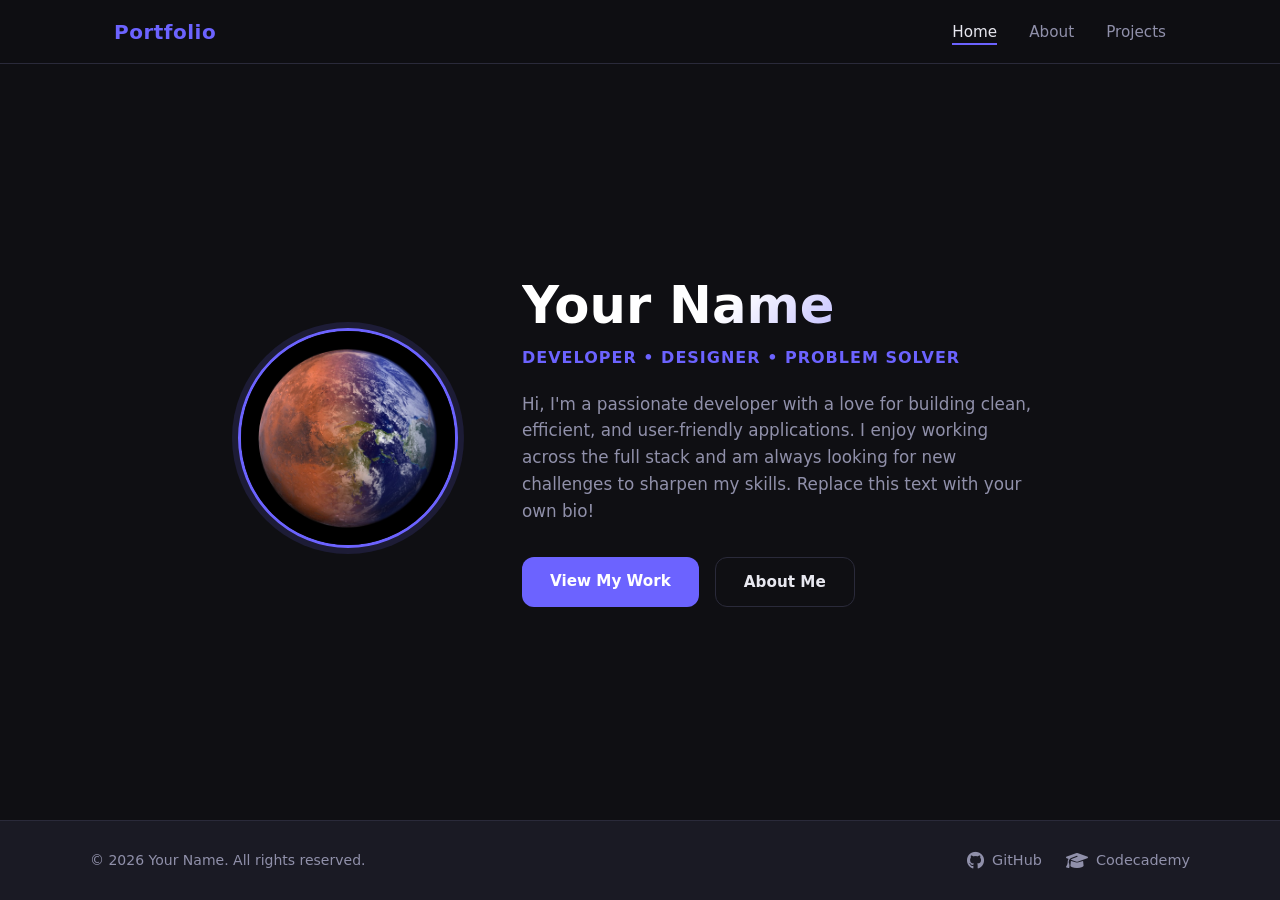
==== index.html @ 55076972 "second demo try" ====
<!DOCTYPE html>
<html lang="en">
<head>
  <meta charset="UTF-8" />
  <meta name="viewport" content="width=device-width, initial-scale=1.0" />
  <title>My Portfolio</title>
  <link rel="stylesheet" href="css/style.css" />
  <link rel="stylesheet" href="https://cdnjs.cloudflare.com/ajax/libs/font-awesome/6.5.0/css/all.min.css" />
</head>
<body>

  <!-- Navigation -->
  <nav class="navbar">
    <div class="nav-container">
      <a href="index.html" class="nav-logo">Portfolio</a>
      <ul class="nav-links">
        <li><a href="index.html" class="active">Home</a></li>
        <li><a href="about.html">About</a></li>
        <li><a href="projects.html">Projects</a></li>
      </ul>
      <button class="nav-toggle" aria-label="Toggle navigation">
        <span></span><span></span><span></span>
      </button>
    </div>
  </nav>

  <!-- Hero Section -->
  <section class="hero">
    <div class="hero-content">
      <div class="hero-image-wrapper">
        <img src="images/profile.jpg" alt="Profile photo" class="profile-photo" />
      </div>
      <div class="hero-text">
        <h1 class="hero-name">Your Name</h1>
        <p class="hero-tagline">Developer &bull; Designer &bull; Problem Solver</p>
        <p class="hero-bio">
          Hi, I'm a passionate developer with a love for building clean, efficient, and user-friendly
          applications. I enjoy working across the full stack and am always looking for new challenges
          to sharpen my skills. Replace this text with your own bio!
        </p>
        <div class="hero-actions">
          <a href="projects.html" class="btn btn-primary">View My Work</a>
          <a href="about.html" class="btn btn-secondary">About Me</a>
        </div>
      </div>
    </div>
  </section>

  <!-- Footer -->
  <footer class="footer">
    <div class="footer-container">
      <p class="footer-text">&copy; 2026 Your Name. All rights reserved.</p>
      <div class="footer-links">
        <a href="https://github.com/" target="_blank" rel="noopener noreferrer" aria-label="GitHub">
          <i class="fab fa-github"></i>
          <span>GitHub</span>
        </a>
        <a href="https://www.codecademy.com/" target="_blank" rel="noopener noreferrer" aria-label="Codecademy">
          <i class="fas fa-graduation-cap"></i>
          <span>Codecademy</span>
        </a>
      </div>
    </div>
  </footer>

  <script src="js/main.js"></script>
</body>
</html>
---- css/style.css ----
/* ── Reset & Base ── */
*, *::before, *::after {
  box-sizing: border-box;
  margin: 0;
  padding: 0;
}

:root {
  --color-bg: #0f0f13;
  --color-surface: #1a1a24;
  --color-border: #2a2a3a;
  --color-accent: #6c63ff;
  --color-accent-hover: #857dff;
  --color-text: #e8e8f0;
  --color-text-muted: #9090aa;
  --font-sans: 'Segoe UI', system-ui, -apple-system, sans-serif;
  --nav-height: 64px;
  --radius: 12px;
  --transition: 0.2s ease;
}

html {
  scroll-behavior: smooth;
}

body {
  font-family: var(--font-sans);
  background-color: var(--color-bg);
  color: var(--color-text);
  min-height: 100vh;
  display: flex;
  flex-direction: column;
  line-height: 1.6;
}

a {
  color: inherit;
  text-decoration: none;
}

/* ── Navbar ── */
.navbar {
  position: sticky;
  top: 0;
  z-index: 100;
  background-color: rgba(15, 15, 19, 0.85);
  backdrop-filter: blur(12px);
  border-bottom: 1px solid var(--color-border);
  height: var(--nav-height);
}

.nav-container {
  max-width: 1100px;
  margin: 0 auto;
  padding: 0 24px;
  height: 100%;
  display: flex;
  align-items: center;
  justify-content: space-between;
}

.nav-logo {
  font-size: 1.25rem;
  font-weight: 700;
  color: var(--color-accent);
  letter-spacing: 0.5px;
}

.nav-links {
  list-style: none;
  display: flex;
  gap: 32px;
}

.nav-links a {
  font-size: 0.95rem;
  font-weight: 500;
  color: var(--color-text-muted);
  transition: color var(--transition);
  position: relative;
  padding-bottom: 4px;
}

.nav-links a::after {
  content: '';
  position: absolute;
  bottom: 0;
  left: 0;
  width: 0;
  height: 2px;
  background: var(--color-accent);
  transition: width var(--transition);
}

.nav-links a:hover,
.nav-links a.active {
  color: var(--color-text);
}

.nav-links a:hover::after,
.nav-links a.active::after {
  width: 100%;
}

/* Hamburger */
.nav-toggle {
  display: none;
  flex-direction: column;
  gap: 5px;
  background: none;
  border: none;
  cursor: pointer;
  padding: 4px;
}

.nav-toggle span {
  display: block;
  width: 24px;
  height: 2px;
  background: var(--color-text);
  border-radius: 2px;
  transition: transform var(--transition), opacity var(--transition);
}

/* ── Hero ── */
.hero {
  flex: 1;
  display: flex;
  align-items: center;
  padding: 80px 24px;
}

.hero-content {
  max-width: 1100px;
  margin: 0 auto;
  display: flex;
  align-items: center;
  gap: 64px;
}

.hero-image-wrapper {
  flex-shrink: 0;
}

.profile-photo {
  width: 220px;
  height: 220px;
  object-fit: cover;
  border-radius: 50%;
  border: 3px solid var(--color-accent);
  box-shadow: 0 0 0 6px rgba(108, 99, 255, 0.15);
  transition: box-shadow var(--transition);
}

.profile-photo:hover {
  box-shadow: 0 0 0 10px rgba(108, 99, 255, 0.2);
}

.hero-text {
  flex: 1;
}

.hero-name {
  font-size: clamp(2rem, 5vw, 3.2rem);
  font-weight: 800;
  line-height: 1.1;
  margin-bottom: 12px;
  background: linear-gradient(135deg, #fff 40%, var(--color-accent));
  -webkit-background-clip: text;
  -webkit-text-fill-color: transparent;
  background-clip: text;
}

.hero-tagline {
  font-size: 1rem;
  color: var(--color-accent);
  font-weight: 600;
  letter-spacing: 1px;
  text-transform: uppercase;
  margin-bottom: 20px;
}

.hero-bio {
  font-size: 1.05rem;
  color: var(--color-text-muted);
  max-width: 520px;
  margin-bottom: 32px;
}

.hero-actions {
  display: flex;
  gap: 16px;
  flex-wrap: wrap;
}

/* ── Buttons ── */
.btn {
  display: inline-block;
  padding: 12px 28px;
  border-radius: var(--radius);
  font-size: 0.95rem;
  font-weight: 600;
  transition: background var(--transition), transform var(--transition), box-shadow var(--transition);
  cursor: pointer;
}

.btn-primary {
  background: var(--color-accent);
  color: #fff;
}

.btn-primary:hover {
  background: var(--color-accent-hover);
  transform: translateY(-2px);
  box-shadow: 0 8px 24px rgba(108, 99, 255, 0.35);
}

.btn-secondary {
  background: transparent;
  color: var(--color-text);
  border: 1.5px solid var(--color-border);
}

.btn-secondary:hover {
  border-color: var(--color-accent);
  color: var(--color-accent);
  transform: translateY(-2px);
}

/* ── Footer ── */
.footer {
  background-color: var(--color-surface);
  border-top: 1px solid var(--color-border);
  padding: 28px 24px;
}

.footer-container {
  max-width: 1100px;
  margin: 0 auto;
  display: flex;
  align-items: center;
  justify-content: space-between;
  flex-wrap: wrap;
  gap: 16px;
}

.footer-text {
  font-size: 0.875rem;
  color: var(--color-text-muted);
}

.footer-links {
  display: flex;
  gap: 24px;
}

.footer-links a {
  display: flex;
  align-items: center;
  gap: 8px;
  font-size: 0.9rem;
  color: var(--color-text-muted);
  transition: color var(--transition);
}

.footer-links a i {
  font-size: 1.1rem;
}

.footer-links a:hover {
  color: var(--color-accent);
}

/* ── Responsive ── */
@media (max-width: 768px) {
  .nav-links {
    display: none;
    flex-direction: column;
    gap: 0;
    position: absolute;
    top: var(--nav-height);
    left: 0;
    right: 0;
    background: var(--color-surface);
    border-bottom: 1px solid var(--color-border);
    padding: 16px 0;
  }

  .nav-links.open {
    display: flex;
  }

  .nav-links li a {
    display: block;
    padding: 12px 24px;
  }

  .nav-toggle {
    display: flex;
  }

  .navbar {
    position: relative;
  }

  .hero-content {
    flex-direction: column;
    text-align: center;
    gap: 36px;
  }

  .hero-bio {
    margin-left: auto;
    margin-right: auto;
  }

  .hero-actions {
    justify-content: center;
  }

  .footer-container {
    flex-direction: column;
    align-items: center;
    text-align: center;
  }
}
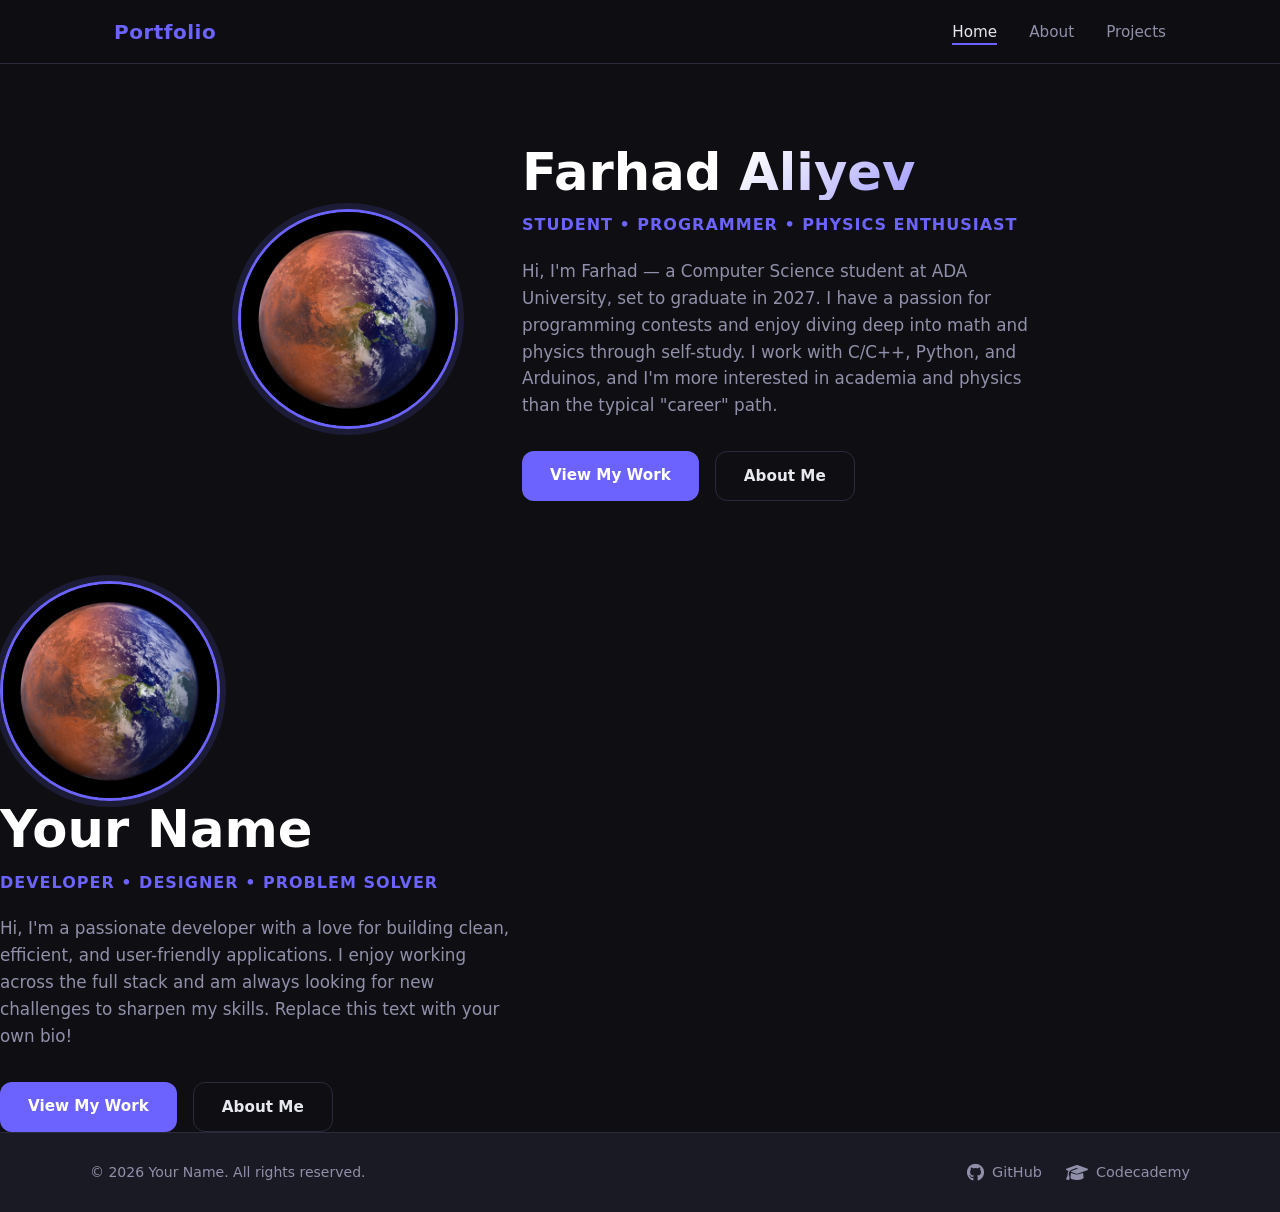
==== commit 6a8402a0: "Main website is finished. Details remained. Home, About, Projects page and their content are ready. " ====
--- a/index.html
+++ b/index.html
@@ -3,7 +3,7 @@
 <head>
   <meta charset="UTF-8" />
   <meta name="viewport" content="width=device-width, initial-scale=1.0" />
-  <title>My Portfolio</title>
+  <title>Farhad Aliyev - Portfolio</title>
   <link rel="stylesheet" href="css/style.css" />
   <link rel="stylesheet" href="https://cdnjs.cloudflare.com/ajax/libs/font-awesome/6.5.0/css/all.min.css" />
 </head>
@@ -12,11 +12,11 @@
   <!-- Navigation -->
   <nav class="navbar">
     <div class="nav-container">
-      <a href="index.html" class="nav-logo">Portfolio</a>
+      <a href="#home" class="nav-logo">Portfolio</a>
       <ul class="nav-links">
-        <li><a href="index.html" class="active">Home</a></li>
-        <li><a href="about.html">About</a></li>
-        <li><a href="projects.html">Projects</a></li>
+        <li><a href="#home" class="active">Home</a></li>
+        <li><a href="#about">About</a></li>
+        <li><a href="#projects">Projects</a></li>
       </ul>
       <button class="nav-toggle" aria-label="Toggle navigation">
         <span></span><span></span><span></span>
@@ -24,10 +24,27 @@
     </div>
   </nav>
 
-  <!-- Hero Section -->
-  <section class="hero">
+  <!-- Home Section -->
+  <section id="home" class="hero">
     <div class="hero-content">
       <div class="hero-image-wrapper">
+        <img src="images/profile.jpg" alt="Profile photo" class="profile-photo" />
+      </div>
+      <div class="hero-text">
+        <h1 class="hero-name">Farhad Aliyev</h1>
+        <p class="hero-tagline">Student &bull; Programmer &bull; Physics Enthusiast</p>
+        <p class="hero-bio">
+          Hi, I'm Farhad — a Computer Science student at ADA University, set to graduate in 2027. 
+          I have a passion for programming contests and enjoy diving deep into math and physics through self-study. 
+          I work with C/C++, Python, and Arduinos, and I'm more interested in academia and physics than the typical "career" path.
+        </p>
+        <div class="hero-actions">
+          <a href="#projects" class="btn btn-primary">View My Work</a>
+          <a href="#about" class="btn btn-secondary">About Me</a>
+        </div>
+      </div>
+    </div>
+  </section>
         <img src="images/profile.jpg" alt="Profile photo" class="profile-photo" />
       </div>
       <div class="hero-text">
--- a/css/style.css
+++ b/css/style.css
@@ -324,3 +324,879 @@
     text-align: center;
   }
 }
+
+/* ── About Page Sections ── */
+.section {
+  padding: 80px 24px;
+  border-top: 1px solid var(--color-border);
+}
+
+.container {
+  max-width: 1100px;
+  margin: 0 auto;
+}
+
+.section-title {
+  font-size: 1.75rem;
+  font-weight: 700;
+  margin-bottom: 32px;
+  color: var(--color-text);
+  position: relative;
+  display: inline-block;
+}
+
+.section-title::after {
+  content: '';
+  position: absolute;
+  bottom: -8px;
+  left: 0;
+  width: 48px;
+  height: 3px;
+  background: var(--color-accent);
+  border-radius: 2px;
+}
+
+/* Card Grid */
+.card-grid {
+  display: grid;
+  grid-template-columns: repeat(auto-fit, minmax(280px, 1fr));
+  gap: 24px;
+}
+
+.card {
+  background: var(--color-surface);
+  border: 1px solid var(--color-border);
+  border-radius: var(--radius);
+  padding: 28px;
+  transition: transform var(--transition), border-color var(--transition);
+}
+
+.card:hover {
+  transform: translateY(-4px);
+  border-color: var(--color-accent);
+}
+
+.card-icon {
+  width: 56px;
+  height: 56px;
+  background: rgba(108, 99, 255, 0.12);
+  border-radius: 12px;
+  display: flex;
+  align-items: center;
+  justify-content: center;
+  margin-bottom: 20px;
+}
+
+.card-icon i {
+  font-size: 1.5rem;
+  color: var(--color-accent);
+}
+
+.card-title {
+  font-size: 1.15rem;
+  font-weight: 600;
+  margin-bottom: 8px;
+  color: var(--color-text);
+}
+
+.card-subtitle {
+  font-size: 0.95rem;
+  color: var(--color-accent);
+  margin-bottom: 12px;
+  font-weight: 500;
+}
+
+.card-text {
+  font-size: 0.9rem;
+  color: var(--color-text-muted);
+  line-height: 1.5;
+}
+
+/* Skills Grid */
+.skills-grid {
+  display: flex;
+  flex-wrap: wrap;
+  gap: 16px;
+}
+
+.skill-item {
+  display: flex;
+  align-items: center;
+  gap: 12px;
+  background: var(--color-surface);
+  border: 1px solid var(--color-border);
+  border-radius: 50px;
+  padding: 12px 24px;
+  font-size: 0.95rem;
+  font-weight: 500;
+  color: var(--color-text);
+  transition: border-color var(--transition), background var(--transition);
+}
+
+.skill-item:hover {
+  border-color: var(--color-accent);
+  background: rgba(108, 99, 255, 0.08);
+}
+
+.skill-item i {
+  color: var(--color-accent);
+  font-size: 1.1rem;
+}
+
+/* Location Card */
+.location-card {
+  display: inline-flex;
+  align-items: center;
+  gap: 12px;
+  background: var(--color-surface);
+  border: 1px solid var(--color-border);
+  border-radius: var(--radius);
+  padding: 16px 28px;
+  font-size: 1rem;
+  color: var(--color-text);
+}
+
+.location-card i {
+  color: var(--color-accent);
+  font-size: 1.2rem;
+}
+
+/* Achievement Icon */
+.achievement-icon {
+  background: rgba(255, 215, 0, 0.12);
+}
+
+.achievement-icon i {
+  color: #ffd700;
+}
+
+/* About Page Responsive */
+@media (max-width: 768px) {
+  .section {
+    padding: 60px 24px;
+  }
+
+  .section-title {
+    font-size: 1.5rem;
+  }
+
+  .card-grid {
+    grid-template-columns: 1fr;
+  }
+
+  .skills-grid {
+    justify-content: center;
+  }
+
+  .skill-item {
+    padding: 10px 20px;
+    font-size: 0.9rem;
+  }
+}
+
+/* ── Project Card (Clickable) ── */
+.project-card {
+  background: var(--color-surface);
+  border: 1px solid var(--color-border);
+  border-radius: var(--radius);
+  padding: 28px;
+  cursor: pointer;
+  transition: transform var(--transition), border-color var(--transition), box-shadow var(--transition);
+  position: relative;
+  overflow: hidden;
+}
+
+.project-card::before {
+  content: '';
+  position: absolute;
+  top: 0;
+  left: 0;
+  right: 0;
+  height: 3px;
+  background: var(--color-accent);
+  transform: scaleX(0);
+  transition: transform var(--transition);
+}
+
+.project-card:hover {
+  transform: translateY(-6px);
+  border-color: var(--color-accent);
+  box-shadow: 0 16px 40px rgba(108, 99, 255, 0.2);
+}
+
+.project-card:hover::before {
+  transform: scaleX(1);
+}
+
+.project-card .card-icon {
+  width: 48px;
+  height: 48px;
+}
+
+.project-card .card-icon i {
+  font-size: 1.25rem;
+}
+
+.project-card .card-title {
+  font-size: 1.1rem;
+}
+
+.project-card .card-subtitle {
+  font-size: 0.85rem;
+}
+
+.project-card .card-text {
+  font-size: 0.875rem;
+  display: -webkit-box;
+  -webkit-line-clamp: 2;
+  -webkit-box-orient: vertical;
+  overflow: hidden;
+}
+
+.card-tag {
+  display: inline-block;
+  margin-top: 16px;
+  padding: 4px 12px;
+  background: rgba(108, 99, 255, 0.15);
+  color: var(--color-accent);
+  font-size: 0.75rem;
+  font-weight: 600;
+  border-radius: 20px;
+  text-transform: uppercase;
+  letter-spacing: 0.5px;
+}
+
+/* ── Modal ── */
+.modal-overlay {
+  position: fixed;
+  top: 0;
+  left: 0;
+  right: 0;
+  bottom: 0;
+  background: rgba(0, 0, 0, 0.8);
+  backdrop-filter: blur(8px);
+  display: flex;
+  align-items: center;
+  justify-content: center;
+  padding: 24px;
+  z-index: 1000;
+  opacity: 0;
+  visibility: hidden;
+  transition: opacity 0.3s ease, visibility 0.3s ease;
+}
+
+.modal-overlay.active {
+  opacity: 1;
+  visibility: visible;
+}
+
+.modal-content {
+  background: var(--color-surface);
+  border: 1px solid var(--color-border);
+  border-radius: 16px;
+  max-width: 900px;
+  width: 100%;
+  max-height: 90vh;
+  overflow-y: auto;
+  position: relative;
+  transform: translateY(20px);
+  transition: transform 0.3s ease;
+}
+
+.modal-overlay.active .modal-content {
+  transform: translateY(0);
+}
+
+.modal-close {
+  position: absolute;
+  top: 16px;
+  right: 16px;
+  background: var(--color-bg);
+  border: 1px solid var(--color-border);
+  border-radius: 8px;
+  width: 40px;
+  height: 40px;
+  display: flex;
+  align-items: center;
+  justify-content: center;
+  cursor: pointer;
+  transition: background var(--transition), border-color var(--transition);
+  z-index: 10;
+}
+
+.modal-close i {
+  color: var(--color-text-muted);
+  font-size: 1rem;
+}
+
+.modal-close:hover {
+  background: var(--color-accent);
+  border-color: var(--color-accent);
+}
+
+.modal-close:hover i {
+  color: #fff;
+}
+
+.modal-header {
+  padding: 32px 32px 24px;
+  border-bottom: 1px solid var(--color-border);
+  text-align: center;
+}
+
+.modal-icon {
+  width: 64px;
+  height: 64px;
+  background: rgba(108, 99, 255, 0.15);
+  border-radius: 16px;
+  display: flex;
+  align-items: center;
+  justify-content: center;
+  margin: 0 auto 16px;
+}
+
+.modal-icon i {
+  font-size: 1.75rem;
+  color: var(--color-accent);
+}
+
+.modal-title {
+  font-size: 1.5rem;
+  font-weight: 700;
+  margin-bottom: 8px;
+}
+
+.modal-type {
+  display: inline-block;
+  padding: 6px 16px;
+  background: rgba(108, 99, 255, 0.15);
+  color: var(--color-accent);
+  font-size: 0.8rem;
+  font-weight: 600;
+  border-radius: 20px;
+  text-transform: uppercase;
+  letter-spacing: 0.5px;
+}
+
+.modal-body {
+  padding: 24px 32px 32px;
+}
+
+.modal-section {
+  margin-bottom: 24px;
+}
+
+.modal-section:last-child {
+  margin-bottom: 0;
+}
+
+.modal-section h3 {
+  font-size: 0.95rem;
+  font-weight: 600;
+  color: var(--color-text-muted);
+  margin-bottom: 10px;
+  display: flex;
+  align-items: center;
+  gap: 8px;
+}
+
+.modal-section h3 i {
+  color: var(--color-accent);
+}
+
+.team-members,
+.project-description {
+  font-size: 0.95rem;
+  color: var(--color-text);
+  line-height: 1.6;
+}
+
+.tech-tags {
+  display: flex;
+  flex-wrap: wrap;
+  gap: 8px;
+}
+
+.tech-tag {
+  padding: 6px 14px;
+  background: var(--color-bg);
+  border: 1px solid var(--color-border);
+  border-radius: 8px;
+  font-size: 0.85rem;
+  color: var(--color-text);
+}
+
+.video-container {
+  position: relative;
+  padding-bottom: 56.25%;
+  height: 0;
+  overflow: hidden;
+  border-radius: 12px;
+  background: var(--color-bg);
+}
+
+.video-frame {
+  position: absolute;
+  top: 0;
+  left: 0;
+  width: 100%;
+  height: 100%;
+}
+
+.report-link {
+  display: inline-flex;
+  align-items: center;
+  gap: 8px;
+  text-decoration: none;
+}
+
+/* ── Projects Hero ── */
+.projects-hero {
+  padding: 100px 24px 60px;
+}
+
+.projects-hero .hero-content {
+  justify-content: center;
+  text-align: center;
+}
+
+.projects-hero .hero-bio {
+  max-width: 600px;
+  margin: 0 auto 32px;
+}
+
+/* ── Responsive Modal ── */
+@media (max-width: 640px) {
+  .modal-content {
+    max-height: 85vh;
+  }
+  
+  .modal-header {
+    padding: 24px 24px 20px;
+  }
+  
+  .modal-body {
+    padding: 20px 24px 24px;
+  }
+  
+  .modal-title {
+    font-size: 1.25rem;
+  }
+}
+
+/* ── Projects Page ── */
+.page-header {
+  padding: 80px 24px 40px;
+  text-align: center;
+  background: linear-gradient(180deg, var(--color-surface) 0%, var(--color-bg) 100%);
+  border-bottom: 1px solid var(--color-border);
+}
+
+.page-header .container {
+  max-width: 1100px;
+  margin: 0 auto;
+}
+
+.page-title {
+  font-size: clamp(2rem, 5vw, 2.75rem);
+  font-weight: 800;
+  margin-bottom: 12px;
+  color: var(--color-text);
+}
+
+.page-subtitle {
+  font-size: 1.05rem;
+  color: var(--color-text-muted);
+  max-width: 600px;
+  margin: 0 auto;
+}
+
+/* Projects Grid */
+.projects-grid {
+  display: grid;
+  grid-template-columns: repeat(auto-fit, minmax(300px, 1fr));
+  gap: 24px;
+  align-items: stretch;
+}
+
+.project-card {
+  background: var(--color-surface);
+  border: 1px solid var(--color-border);
+  border-radius: var(--radius);
+  padding: 28px;
+  transition: transform var(--transition), border-color var(--transition), box-shadow var(--transition);
+  display: flex;
+  flex-direction: column;
+}
+
+.project-card:hover {
+  transform: translateY(-6px);
+  border-color: var(--color-accent);
+  box-shadow: 0 16px 40px rgba(108, 99, 255, 0.15);
+}
+
+.project-icon {
+  width: 56px;
+  height: 56px;
+  background: rgba(108, 99, 255, 0.12);
+  border-radius: 12px;
+  display: flex;
+  align-items: center;
+  justify-content: center;
+  margin-bottom: 20px;
+  flex-shrink: 0;
+}
+
+.project-icon i {
+  font-size: 1.5rem;
+  color: var(--color-accent);
+}
+
+.project-title {
+  font-size: 1.2rem;
+  font-weight: 600;
+  margin-bottom: 12px;
+  color: var(--color-text);
+  flex-shrink: 0;
+}
+
+.project-description {
+  font-size: 0.95rem;
+  color: var(--color-text-muted);
+  margin-bottom: 16px;
+  line-height: 1.5;
+  flex-grow: 0;
+}
+
+.project-tags {
+  display: flex;
+  flex-wrap: wrap;
+  gap: 8px;
+  margin-bottom: 20px;
+  flex-shrink: 0;
+}
+
+.tag {
+  display: inline-block;
+  padding: 4px 12px;
+  background: rgba(108, 99, 255, 0.1);
+  color: var(--color-accent);
+  font-size: 0.75rem;
+  font-weight: 600;
+  border-radius: 20px;
+  text-transform: uppercase;
+  letter-spacing: 0.5px;
+}
+
+.project-btn {
+  width: 100%;
+  text-align: center;
+  margin-top: auto;
+}
+
+/* Homeworks Grid */
+.homework-grid {
+  display: grid;
+  grid-template-columns: repeat(auto-fit, minmax(280px, 1fr));
+  gap: 24px;
+}
+
+.homework-card {
+  background: var(--color-surface);
+  border: 1px solid var(--color-border);
+  border-radius: var(--radius);
+  padding: 28px;
+  transition: transform var(--transition), border-color var(--transition);
+}
+
+.homework-card:hover {
+  transform: translateY(-4px);
+  border-color: var(--color-accent);
+}
+
+.homework-icon {
+  width: 56px;
+  height: 56px;
+  background: rgba(108, 99, 255, 0.12);
+  border-radius: 12px;
+  display: flex;
+  align-items: center;
+  justify-content: center;
+  margin-bottom: 20px;
+}
+
+.homework-icon i {
+  font-size: 1.5rem;
+  color: var(--color-accent);
+}
+
+.homework-title {
+  font-size: 1.15rem;
+  font-weight: 600;
+  margin-bottom: 8px;
+  color: var(--color-text);
+}
+
+.homework-subtitle {
+  font-size: 0.9rem;
+  color: var(--color-accent);
+  margin-bottom: 16px;
+  font-weight: 500;
+}
+
+.homework-details {
+  font-size: 0.85rem;
+  color: var(--color-text-muted);
+  margin-bottom: 20px;
+  line-height: 1.6;
+}
+
+.homework-details p {
+  margin-bottom: 4px;
+}
+
+.homework-details strong {
+  color: var(--color-text);
+}
+
+/* Modal Styles */
+.modal {
+  display: none;
+  position: fixed;
+  z-index: 1000;
+  left: 0;
+  top: 0;
+  width: 100%;
+  height: 100%;
+  overflow: auto;
+  background-color: rgba(0, 0, 0, 0.85);
+  backdrop-filter: blur(8px);
+  animation: fadeIn 0.3s ease;
+}
+
+@keyframes fadeIn {
+  from { opacity: 0; }
+  to { opacity: 1; }
+}
+
+.modal-content {
+  background-color: var(--color-surface);
+  margin: 5% auto;
+  padding: 0;
+  border: 1px solid var(--color-border);
+  border-radius: var(--radius);
+  width: 90%;
+  max-width: 900px;
+  max-height: 90vh;
+  overflow-y: auto;
+  animation: slideIn 0.3s ease;
+}
+
+@keyframes slideIn {
+  from { transform: translateY(-20px); opacity: 0; }
+  to { transform: translateY(0); opacity: 1; }
+}
+
+.modal-close {
+  color: var(--color-text-muted);
+  float: right;
+  font-size: 28px;
+  font-weight: bold;
+  cursor: pointer;
+  line-height: 1;
+  transition: color var(--transition);
+}
+
+.modal-close:hover {
+  color: var(--color-accent);
+}
+
+.modal-title {
+  font-size: 1.5rem;
+  font-weight: 700;
+  margin-bottom: 24px;
+  color: var(--color-text);
+  padding-right: 40px;
+}
+
+.modal-body {
+  padding: 0 32px 32px;
+}
+
+.modal-section {
+  margin-bottom: 28px;
+}
+
+.modal-section:last-child {
+  margin-bottom: 0;
+}
+
+.modal-section h3 {
+  font-size: 1rem;
+  font-weight: 600;
+  color: var(--color-accent);
+  margin-bottom: 12px;
+  display: flex;
+  align-items: center;
+  gap: 10px;
+}
+
+.modal-section h3 i {
+  font-size: 1rem;
+}
+
+.modal-section p {
+  font-size: 0.95rem;
+  color: var(--color-text-muted);
+  line-height: 1.6;
+}
+
+/* Team Table */
+.team-table {
+  width: 100%;
+  border-collapse: collapse;
+  margin-top: 8px;
+}
+
+.team-table th,
+.team-table td {
+  padding: 12px 16px;
+  text-align: left;
+  border-bottom: 1px solid var(--color-border);
+}
+
+.team-table th {
+  font-size: 0.8rem;
+  font-weight: 600;
+  color: var(--color-text-muted);
+  text-transform: uppercase;
+  letter-spacing: 0.5px;
+}
+
+.team-table td {
+  font-size: 0.95rem;
+  color: var(--color-text);
+}
+
+.team-table tr:last-child td {
+  border-bottom: none;
+}
+
+.team-table tr:hover {
+  background: rgba(108, 99, 255, 0.05);
+}
+
+/* Work List */
+.work-list {
+  list-style: none;
+  margin-top: 12px;
+}
+
+.work-list li {
+  position: relative;
+  padding-left: 24px;
+  margin-bottom: 10px;
+  font-size: 0.95rem;
+  color: var(--color-text-muted);
+  line-height: 1.5;
+}
+
+.work-list li::before {
+  content: '\f00c';
+  font-family: 'Font Awesome 6 Free';
+  font-weight: 900;
+  position: absolute;
+  left: 0;
+  color: var(--color-accent);
+  font-size: 0.75rem;
+  top: 4px;
+}
+
+/* Video Link */
+.video-link {
+  display: inline-flex;
+  align-items: center;
+  gap: 10px;
+  padding: 12px 24px;
+  background: #ff0000;
+  color: #fff;
+  border-radius: var(--radius);
+  font-weight: 600;
+  transition: transform var(--transition), box-shadow var(--transition);
+}
+
+.video-link:hover {
+  transform: translateY(-2px);
+  box-shadow: 0 8px 24px rgba(255, 0, 0, 0.4);
+}
+
+.video-link i {
+  font-size: 1.2rem;
+}
+
+/* Code block in modal */
+.code-block {
+  background: var(--color-bg);
+  border: 1px solid var(--color-border);
+  border-radius: 8px;
+  padding: 16px;
+  overflow-x: auto;
+  font-family: 'Consolas', 'Monaco', monospace;
+  font-size: 0.85rem;
+  color: var(--color-text);
+  line-height: 1.5;
+  margin-top: 8px;
+}
+
+.code-block code {
+  color: var(--color-accent);
+}
+
+/* Projects Page Responsive */
+@media (max-width: 768px) {
+  .page-header {
+    padding: 60px 24px 32px;
+  }
+
+  .projects-grid,
+  .homework-grid {
+    grid-template-columns: 1fr;
+  }
+
+  .modal-content {
+    width: 95%;
+    margin: 10% auto;
+  }
+
+  .modal-body {
+    padding: 0 20px 24px;
+  }
+
+  .team-table th,
+  .team-table td {
+    padding: 10px 12px;
+    font-size: 0.85rem;
+  }
+}
+
+/* Make modal even wider and add padding from borders */
+.modal-content {
+  max-width: 1100px;
+  min-width: 400px;
+  margin: 4% auto;
+  padding: 32px 40px 32px 40px;
+}
+
+@media (max-width: 1200px) {
+  .modal-content {
+    max-width: 96vw;
+    min-width: 0;
+    padding: 24px 8vw;
+  }
+}
+
+@media (max-width: 640px) {
+  .modal-content {
+    padding: 12px 2vw;
+  }
+}
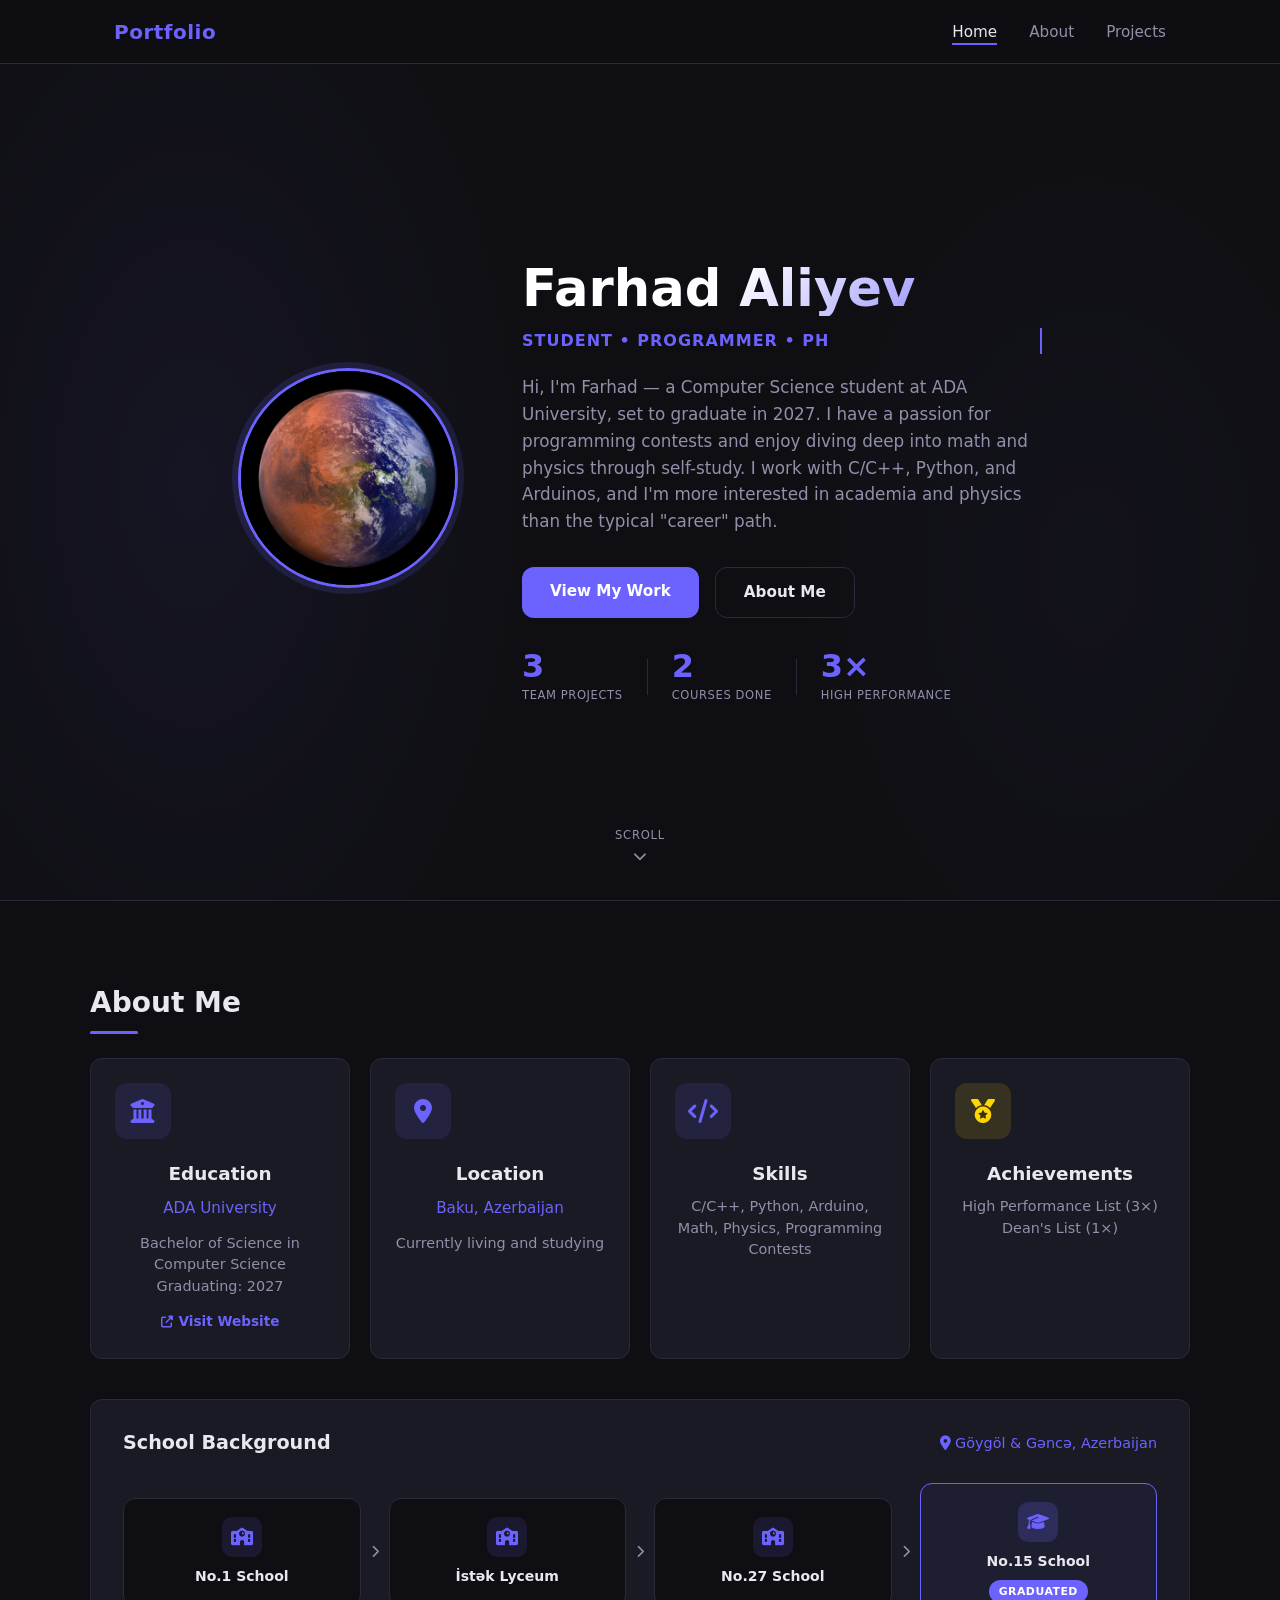
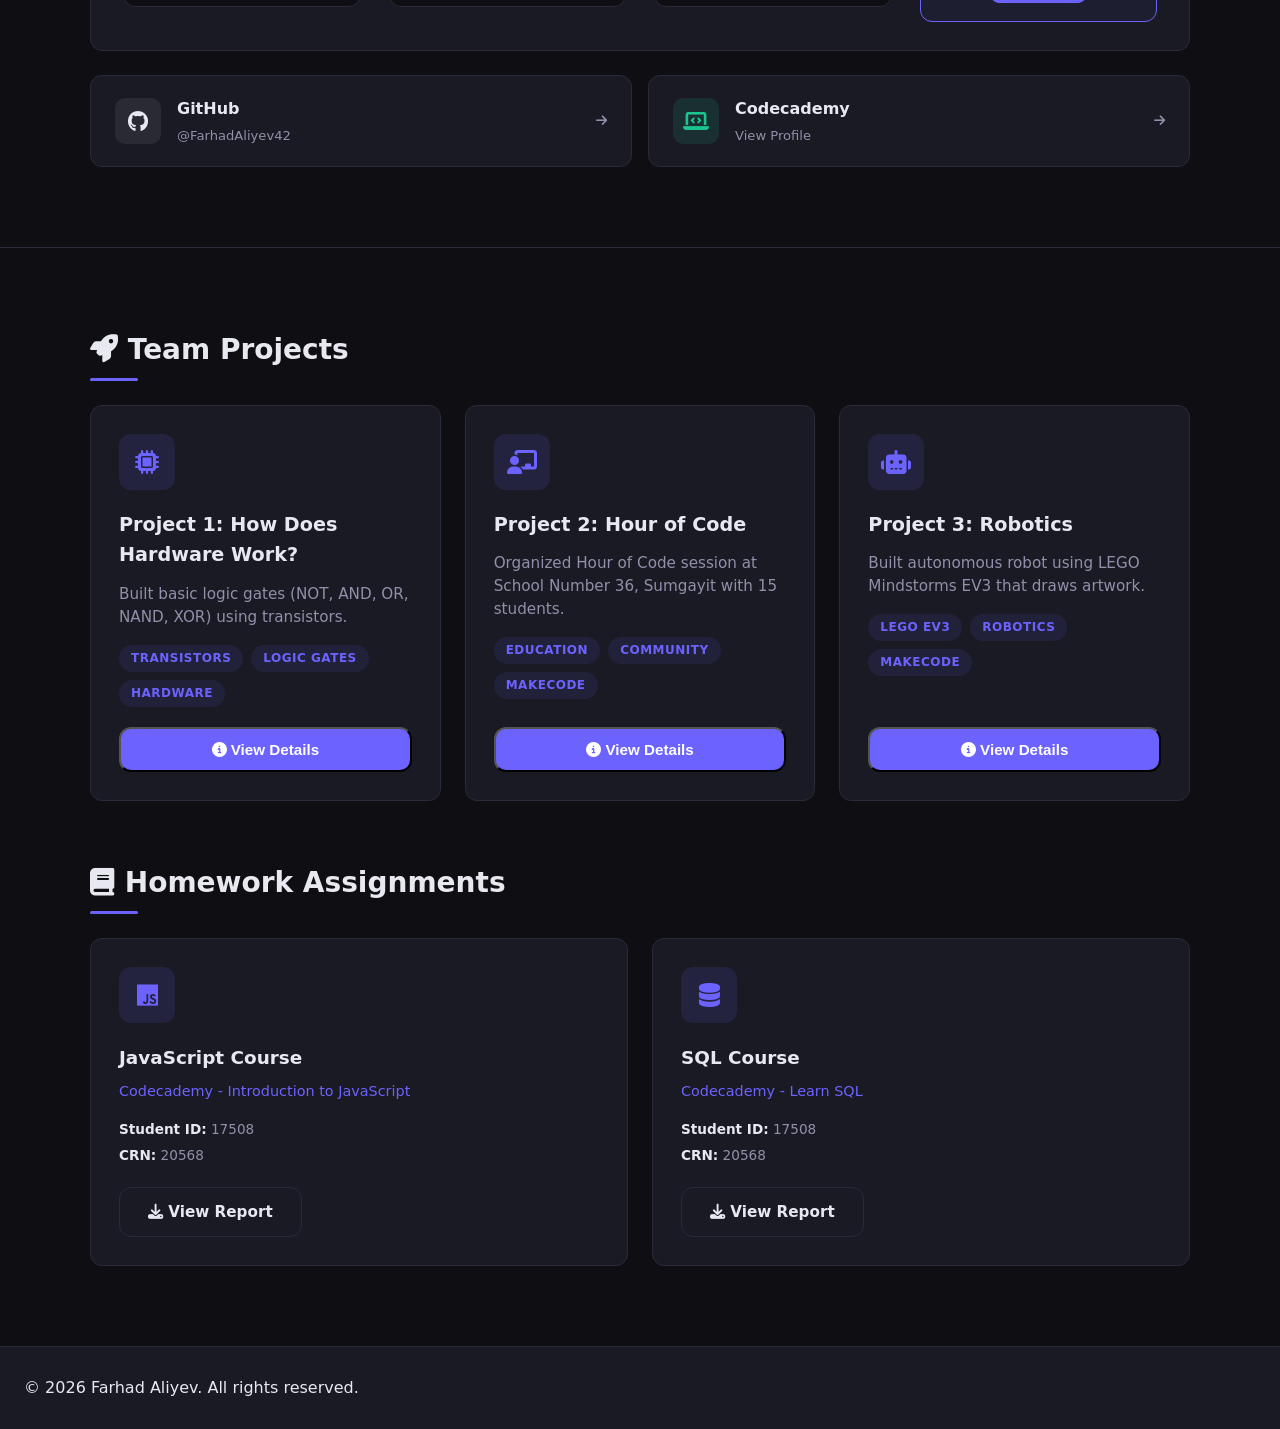
==== commit 76e189d0: "main bugs fixed, new design added" ====
--- a/index.html
+++ b/index.html
@@ -42,43 +42,312 @@
           <a href="#projects" class="btn btn-primary">View My Work</a>
           <a href="#about" class="btn btn-secondary">About Me</a>
         </div>
-      </div>
-    </div>
+        <div class="hero-stats">
+          <div class="stat-item">
+            <span class="stat-number" data-target="3">3</span>
+            <span class="stat-label">Team Projects</span>
+          </div>
+          <div class="stat-divider"></div>
+          <div class="stat-item">
+            <span class="stat-number" data-target="2">2</span>
+            <span class="stat-label">Courses Done</span>
+          </div>
+          <div class="stat-divider"></div>
+          <div class="stat-item">
+            <span class="stat-number" data-target="3" data-suffix="×">3×</span>
+            <span class="stat-label">High Performance</span>
+          </div>
+        </div>
+      </div>
+    </div>
+    <a href="#about" class="scroll-indicator" aria-label="Scroll down">
+      <span class="scroll-indicator-text">Scroll</span>
+      <i class="fas fa-chevron-down"></i>
+    </a>
   </section>
-        <img src="images/profile.jpg" alt="Profile photo" class="profile-photo" />
-      </div>
-      <div class="hero-text">
-        <h1 class="hero-name">Your Name</h1>
-        <p class="hero-tagline">Developer &bull; Designer &bull; Problem Solver</p>
-        <p class="hero-bio">
-          Hi, I'm a passionate developer with a love for building clean, efficient, and user-friendly
-          applications. I enjoy working across the full stack and am always looking for new challenges
-          to sharpen my skills. Replace this text with your own bio!
-        </p>
-        <div class="hero-actions">
-          <a href="projects.html" class="btn btn-primary">View My Work</a>
-          <a href="about.html" class="btn btn-secondary">About Me</a>
-        </div>
+
+  <!-- About Section -->
+  <section id="about" class="section">
+    <div class="container">
+      <h2 class="section-title">About Me</h2>
+      <div class="about-grid">
+        <div class="about-card">
+          <div class="card-icon">
+            <i class="fas fa-university"></i>
+          </div>
+          <h3 class="card-title">Education</h3>
+          <p class="card-subtitle">ADA University</p>
+          <p class="card-text">Bachelor of Science in Computer Science<br>Graduating: 2027</p>
+          <a href="https://ada.edu.az" target="_blank" rel="noopener" class="card-link">
+            <i class="fas fa-external-link-alt"></i> Visit Website
+          </a>
+        </div>
+        <div class="about-card">
+          <div class="card-icon">
+            <i class="fas fa-map-marker-alt"></i>
+          </div>
+          <h3 class="card-title">Location</h3>
+          <p class="card-subtitle">Baku, Azerbaijan</p>
+          <p class="card-text">Currently living and studying</p>
+        </div>
+        <div class="about-card">
+          <div class="card-icon">
+            <i class="fas fa-code"></i>
+          </div>
+          <h3 class="card-title">Skills</h3>
+          <p class="card-text">C/C++, Python, Arduino, Math, Physics, Programming Contests</p>
+        </div>
+        <div class="about-card">
+          <div class="card-icon achievement-icon">
+            <i class="fas fa-medal"></i>
+          </div>
+          <h3 class="card-title">Achievements</h3>
+          <p class="card-text">High Performance List (3×)<br>Dean's List (1×)</p>
+        </div>
+      </div>
+      <div class="about-extra">
+        <div class="school-extra-header">
+          <h3>School Background</h3>
+          <span class="location-text"><i class="fas fa-map-marker-alt"></i> Göygöl & Gəncə, Azerbaijan</span>
+        </div>
+        <div class="school-journey">
+          <div class="school-step">
+            <div class="school-step-icon"><i class="fas fa-school"></i></div>
+            <span class="school-step-name">No.1 School</span>
+          </div>
+          <div class="school-arrow"><i class="fas fa-chevron-right"></i></div>
+          <div class="school-step">
+            <div class="school-step-icon"><i class="fas fa-school"></i></div>
+            <span class="school-step-name">İstək Lyceum</span>
+          </div>
+          <div class="school-arrow"><i class="fas fa-chevron-right"></i></div>
+          <div class="school-step">
+            <div class="school-step-icon"><i class="fas fa-school"></i></div>
+            <span class="school-step-name">No.27 School</span>
+          </div>
+          <div class="school-arrow"><i class="fas fa-chevron-right"></i></div>
+          <div class="school-step completed">
+            <div class="school-step-icon"><i class="fas fa-graduation-cap"></i></div>
+            <span class="school-step-name">No.15 School</span>
+            <span class="school-step-badge">Graduated</span>
+          </div>
+        </div>
+      </div>
+      <div class="profile-links">
+        <a href="https://github.com/FarhadAliyev42" target="_blank" rel="noopener" class="profile-link-card">
+          <div class="profile-link-icon github"><i class="fab fa-github"></i></div>
+          <div class="profile-link-info">
+            <span class="profile-link-name">GitHub</span>
+            <span class="profile-link-sub">@FarhadAliyev42</span>
+          </div>
+          <i class="fas fa-arrow-right profile-link-arrow"></i>
+        </a>
+        <a href="https://www.codecademy.com" target="_blank" rel="noopener" class="profile-link-card">
+          <div class="profile-link-icon codecademy"><i class="fas fa-laptop-code"></i></div>
+          <div class="profile-link-info">
+            <span class="profile-link-name">Codecademy</span>
+            <span class="profile-link-sub">View Profile</span>
+          </div>
+          <i class="fas fa-arrow-right profile-link-arrow"></i>
+        </a>
+      </div>
+    </div>
+  </section>
+
+  <!-- Projects Section -->
+  <section id="projects" class="section">
+    <div class="container">
+      <h2 class="section-title"><i class="fas fa-rocket"></i> Team Projects</h2>
+      <div class="projects-grid">
+        
+        <!-- Project 1 -->
+        <div class="project-card" onclick="openModal('project1')">
+          <div class="project-icon"><i class="fas fa-microchip"></i></div>
+          <h3 class="project-title">Project 1: How Does Hardware Work?</h3>
+          <p class="project-description">Built basic logic gates (NOT, AND, OR, NAND, XOR) using transistors.</p>
+          <div class="project-tags">
+            <span class="tag">Transistors</span>
+            <span class="tag">Logic Gates</span>
+            <span class="tag">Hardware</span>
+          </div>
+          <button class="btn btn-primary project-btn"><i class="fas fa-info-circle"></i> View Details</button>
+        </div>
+
+        <!-- Project 2 -->
+        <div class="project-card" onclick="openModal('project2')">
+          <div class="project-icon"><i class="fas fa-chalkboard-teacher"></i></div>
+          <h3 class="project-title">Project 2: Hour of Code</h3>
+          <p class="project-description">Organized Hour of Code session at School Number 36, Sumgayit with 15 students.</p>
+          <div class="project-tags">
+            <span class="tag">Education</span>
+            <span class="tag">Community</span>
+            <span class="tag">MakeCode</span>
+          </div>
+          <button class="btn btn-primary project-btn"><i class="fas fa-info-circle"></i> View Details</button>
+        </div>
+
+        <!-- Project 3 -->
+        <div class="project-card" onclick="openModal('project3')">
+          <div class="project-icon"><i class="fas fa-robot"></i></div>
+          <h3 class="project-title">Project 3: Robotics</h3>
+          <p class="project-description">Built autonomous robot using LEGO Mindstorms EV3 that draws artwork.</p>
+          <div class="project-tags">
+            <span class="tag">LEGO EV3</span>
+            <span class="tag">Robotics</span>
+            <span class="tag">MakeCode</span>
+          </div>
+          <button class="btn btn-primary project-btn"><i class="fas fa-info-circle"></i> View Details</button>
+        </div>
+
+      </div>
+
+      <!-- Homeworks Section -->
+      <h2 class="section-title" style="margin-top: 60px;"><i class="fas fa-book"></i> Homework Assignments</h2>
+      <div class="homework-grid">
+
+        <div class="homework-card">
+          <div class="homework-icon"><i class="fab fa-js"></i></div>
+          <h3 class="homework-title">JavaScript Course</h3>
+          <p class="homework-subtitle">Codecademy - Introduction to JavaScript</p>
+          <div class="homework-details">
+            <p><strong>Student ID:</strong> 17508</p>
+            <p><strong>CRN:</strong> 20568</p>
+          </div>
+          <a href="Files/JavaScriptCourse - Info Systems .pdf" target="_blank" class="btn btn-secondary">
+            <i class="fas fa-download"></i> View Report
+          </a>
+        </div>
+
+        <div class="homework-card">
+          <div class="homework-icon"><i class="fas fa-database"></i></div>
+          <h3 class="homework-title">SQL Course</h3>
+          <p class="homework-subtitle">Codecademy - Learn SQL</p>
+          <div class="homework-details">
+            <p><strong>Student ID:</strong> 17508</p>
+            <p><strong>CRN:</strong> 20568</p>
+          </div>
+          <a href="Files/SQLCourse - Info Systems.pdf" target="_blank" class="btn btn-secondary">
+            <i class="fas fa-download"></i> View Report
+          </a>
+        </div>
+
       </div>
     </div>
   </section>
 
   <!-- Footer -->
   <footer class="footer">
-    <div class="footer-container">
-      <p class="footer-text">&copy; 2026 Your Name. All rights reserved.</p>
-      <div class="footer-links">
-        <a href="https://github.com/" target="_blank" rel="noopener noreferrer" aria-label="GitHub">
-          <i class="fab fa-github"></i>
-          <span>GitHub</span>
-        </a>
-        <a href="https://www.codecademy.com/" target="_blank" rel="noopener noreferrer" aria-label="Codecademy">
-          <i class="fas fa-graduation-cap"></i>
-          <span>Codecademy</span>
-        </a>
-      </div>
-    </div>
+    <p>&copy; 2026 Farhad Aliyev. All rights reserved.</p>
   </footer>
+
+  <!-- Modals -->
+  
+  <!-- Project 1 Modal -->
+  <div id="project1-modal" class="modal">
+    <div class="modal-content">
+      <span class="modal-close">&times;</span>
+      <h2 class="modal-title">Project 1: How Does Hardware Work?</h2>
+      <div class="modal-body">
+        <div class="modal-section">
+          <h3><i class="fas fa-users"></i> Team Members</h3>
+          <table class="team-table">
+            <tr><th>Name</th><th>Role</th><th>Contribution</th></tr>
+            <tr><td>Farhad Aliyev</td><td>Team Leader</td><td>29%</td></tr>
+            <tr><td>Elvin Aghabalayev</td><td>Member</td><td>29%</td></tr>
+            <tr><td>Faiq Tahmazov</td><td>Member</td><td>21%</td></tr>
+            <tr><td>Huseyn Khalilov</td><td>Member</td><td>21%</td></tr>
+          </table>
+        </div>
+        <div class="modal-section">
+          <h3><i class="fas fa-tasks"></i> What We Did</h3>
+          <p>Built basic logic gates (NOT, AND, OR, NAND, XOR) using transistors.</p>
+          <ul class="work-list">
+            <li>Constructed NOT, AND, OR gates using NPN transistors (PN2222)</li>
+            <li>Built NAND gate by collaborating with Team 9</li>
+            <li>Built XOR gate by collaborating with Teams 7, 8, 9</li>
+            <li>Recorded and edited video demonstrating the construction process</li>
+          </ul>
+        </div>
+        <div class="modal-section">
+          <h3><i class="fab fa-youtube"></i> Presentation Video</h3>
+          <a href="https://youtu.be/qXLAJXEoXoA" target="_blank" class="video-link">
+            <i class="fas fa-play-circle"></i> Watch on YouTube
+          </a>
+        </div>
+      </div>
+    </div>
+  </div>
+
+  <!-- Project 2 Modal -->
+  <div id="project2-modal" class="modal">
+    <div class="modal-content">
+      <span class="modal-close">&times;</span>
+      <h2 class="modal-title">Project 2: Hour of Code</h2>
+      <div class="modal-body">
+        <div class="modal-section">
+          <h3><i class="fas fa-users"></i> Team Members</h3>
+          <table class="team-table">
+            <tr><th>Name</th><th>Role</th><th>Contribution</th></tr>
+            <tr><td>Farhad Aliyev</td><td>Team Leader</td><td>26%</td></tr>
+            <tr><td>Elvin Aghabalayev</td><td>Member</td><td>26%</td></tr>
+            <tr><td>Huseyn Khalilov</td><td>Member</td><td>26%</td></tr>
+            <tr><td>Faiq Tahmazov</td><td>Member</td><td>22%</td></tr>
+          </table>
+        </div>
+        <div class="modal-section">
+          <h3><i class="fas fa-tasks"></i> What We Did</h3>
+          <p>Organized Hour of Code session at School Number 36, Sumgayit.</p>
+          <ul class="work-list">
+            <li>Taught simple algorithms using Microsoft MakeCode</li>
+            <li>15 students from grades 8-9 participated</li>
+            <li>Helped students with limited computer knowledge</li>
+            <li>Printed and presented certificates to participants</li>
+          </ul>
+        </div>
+        <div class="modal-section">
+          <h3><i class="fab fa-youtube"></i> Presentation Video</h3>
+          <a href="https://youtu.be/WGmjtDmUOMk" target="_blank" class="video-link">
+            <i class="fas fa-play-circle"></i> Watch on YouTube
+          </a>
+        </div>
+      </div>
+    </div>
+  </div>
+
+  <!-- Project 3 Modal -->
+  <div id="project3-modal" class="modal">
+    <div class="modal-content">
+      <span class="modal-close">&times;</span>
+      <h2 class="modal-title">Project 3: Robotics</h2>
+      <div class="modal-body">
+        <div class="modal-section">
+          <h3><i class="fas fa-users"></i> Team Members</h3>
+          <table class="team-table">
+            <tr><th>Name</th><th>Role</th><th>Contribution</th></tr>
+            <tr><td>Farhad Aliyev</td><td>Team Leader</td><td>32.5%</td></tr>
+            <tr><td>Faiq Tahmazov</td><td>Member</td><td>32.5%</td></tr>
+            <tr><td>Huseyn Khalilov</td><td>Member</td><td>35%</td></tr>
+          </table>
+        </div>
+        <div class="modal-section">
+          <h3><i class="fas fa-tasks"></i> What We Did</h3>
+          <p>Built autonomous robot using LEGO Mindstorms EV3.</p>
+          <ul class="work-list">
+            <li>Assembled Base Educator model with gyro sensor</li>
+            <li>Engineered custom marker holder for drawing</li>
+            <li>Programmed robot's pathing using MakeCode JavaScript</li>
+            <li>Managed motor speeds for accurate drawing on A1 surface</li>
+          </ul>
+        </div>
+        <div class="modal-section">
+          <h3><i class="fab fa-youtube"></i> Presentation Video</h3>
+          <a href="https://youtu.be/GPBTJy9UM9w" target="_blank" class="video-link">
+            <i class="fas fa-play-circle"></i> Watch on YouTube
+          </a>
+        </div>
+      </div>
+    </div>
+  </div>
 
   <script src="js/main.js"></script>
 </body>
--- a/css/style.css
+++ b/css/style.css
@@ -23,6 +23,259 @@
   scroll-behavior: smooth;
 }
 
+/* About Grid */
+.about-grid {
+  display: grid;
+  grid-template-columns: repeat(auto-fit, minmax(220px, 1fr));
+  gap: 20px;
+  margin-bottom: 40px;
+}
+
+.about-card {
+  background: var(--color-surface);
+  border: 1px solid var(--color-border);
+  border-radius: var(--radius);
+  padding: 24px;
+  text-align: center;
+  transition: transform var(--transition), border-color var(--transition);
+}
+
+.about-card:hover {
+  transform: translateY(-4px);
+  border-color: var(--color-accent);
+}
+
+.about-extra {
+  background: var(--color-surface);
+  border: 1px solid var(--color-border);
+  border-radius: var(--radius);
+  padding: 28px 32px;
+}
+
+.school-extra-header {
+  display: flex;
+  align-items: center;
+  justify-content: space-between;
+  flex-wrap: wrap;
+  gap: 8px;
+  margin-bottom: 24px;
+}
+
+.school-extra-header h3 {
+  font-size: 1.2rem;
+  font-weight: 700;
+  color: var(--color-text);
+}
+
+.school-journey {
+  display: flex;
+  align-items: center;
+  gap: 10px;
+  flex-wrap: wrap;
+}
+
+.school-step {
+  flex: 1;
+  min-width: 120px;
+  display: flex;
+  flex-direction: column;
+  align-items: center;
+  gap: 8px;
+  background: var(--color-bg);
+  border: 1px solid var(--color-border);
+  border-radius: var(--radius);
+  padding: 18px 12px;
+  text-align: center;
+  transition: border-color var(--transition), transform var(--transition);
+}
+
+.school-step:hover {
+  border-color: var(--color-accent);
+  transform: translateY(-2px);
+}
+
+.school-step.completed {
+  border-color: var(--color-accent);
+  background: rgba(108, 99, 255, 0.06);
+}
+
+.school-step-icon {
+  width: 40px;
+  height: 40px;
+  background: rgba(108, 99, 255, 0.12);
+  border-radius: 10px;
+  display: flex;
+  align-items: center;
+  justify-content: center;
+}
+
+.school-step.completed .school-step-icon {
+  background: rgba(108, 99, 255, 0.2);
+}
+
+.school-step-icon i {
+  font-size: 1.1rem;
+  color: var(--color-accent);
+}
+
+.school-step-name {
+  font-size: 0.875rem;
+  font-weight: 600;
+  color: var(--color-text);
+}
+
+.school-step-badge {
+  font-size: 0.68rem;
+  font-weight: 700;
+  padding: 3px 10px;
+  background: var(--color-accent);
+  color: #fff;
+  border-radius: 20px;
+  text-transform: uppercase;
+  letter-spacing: 0.5px;
+}
+
+.school-arrow {
+  color: var(--color-text-muted);
+  font-size: 0.8rem;
+  flex-shrink: 0;
+}
+
+/* Card external link */
+.card-link {
+  display: inline-flex;
+  align-items: center;
+  gap: 6px;
+  margin-top: 14px;
+  font-size: 0.85rem;
+  font-weight: 600;
+  color: var(--color-accent);
+  transition: gap var(--transition), color var(--transition);
+}
+
+.card-link:hover {
+  color: var(--color-accent-hover);
+  gap: 10px;
+}
+
+.card-link i {
+  font-size: 0.75rem;
+}
+
+/* ── Profile Link Cards ── */
+.profile-links {
+  display: flex;
+  gap: 16px;
+  margin-top: 24px;
+  flex-wrap: wrap;
+}
+
+.profile-link-card {
+  flex: 1;
+  min-width: 220px;
+  display: flex;
+  align-items: center;
+  gap: 16px;
+  background: var(--color-surface);
+  border: 1px solid var(--color-border);
+  border-radius: var(--radius);
+  padding: 20px 24px;
+  text-decoration: none;
+  transition: border-color var(--transition), transform var(--transition), box-shadow var(--transition);
+  position: relative;
+  overflow: hidden;
+}
+
+.profile-link-card::before {
+  content: '';
+  position: absolute;
+  top: 0; left: 0; right: 0;
+  height: 3px;
+  background: var(--color-accent);
+  transform: scaleX(0);
+  transition: transform var(--transition);
+}
+
+.profile-link-card:hover {
+  border-color: var(--color-accent);
+  transform: translateY(-3px);
+  box-shadow: 0 10px 28px rgba(108, 99, 255, 0.15);
+}
+
+.profile-link-card:hover::before {
+  transform: scaleX(1);
+}
+
+.profile-link-icon {
+  width: 46px;
+  height: 46px;
+  border-radius: 10px;
+  display: flex;
+  align-items: center;
+  justify-content: center;
+  flex-shrink: 0;
+}
+
+.profile-link-icon.github {
+  background: rgba(255, 255, 255, 0.07);
+}
+
+.profile-link-icon.codecademy {
+  background: rgba(28, 197, 143, 0.12);
+}
+
+.profile-link-icon i {
+  font-size: 1.3rem;
+}
+
+.profile-link-icon.github i {
+  color: var(--color-text);
+}
+
+.profile-link-icon.codecademy i {
+  color: #1cc58f;
+}
+
+.profile-link-info {
+  display: flex;
+  flex-direction: column;
+  gap: 3px;
+  flex: 1;
+}
+
+.profile-link-name {
+  font-size: 1rem;
+  font-weight: 600;
+  color: var(--color-text);
+}
+
+.profile-link-sub {
+  font-size: 0.82rem;
+  color: var(--color-text-muted);
+}
+
+.profile-link-arrow {
+  color: var(--color-text-muted);
+  font-size: 0.8rem;
+  transition: transform var(--transition), color var(--transition);
+}
+
+.profile-link-card:hover .profile-link-arrow {
+  transform: translateX(5px);
+  color: var(--color-accent);
+}
+
+@media (max-width: 768px) {
+  .profile-links {
+    flex-direction: column;
+  }
+}
+
+.location-text {
+  font-size: 0.9rem;
+  color: var(--color-accent) !important;
+}
+
 body {
   font-family: var(--font-sans);
   background-color: var(--color-bg);
@@ -127,7 +380,8 @@
   flex: 1;
   display: flex;
   align-items: center;
-  padding: 80px 24px;
+  justify-content: center;
+  padding: 48px 24px;
 }
 
 .hero-content {
@@ -484,6 +738,24 @@
     grid-template-columns: 1fr;
   }
 
+  .school-journey {
+    gap: 6px;
+  }
+
+  .school-step {
+    min-width: 100px;
+    padding: 14px 8px;
+  }
+
+  .school-step-name {
+    font-size: 0.78rem;
+  }
+
+  .school-extra-header {
+    flex-direction: column;
+    align-items: flex-start;
+  }
+
   .skills-grid {
     justify-content: center;
   }
@@ -1200,3 +1472,218 @@
     padding: 12px 2vw;
   }
 }
+
+/* ── Hero Enhancements ── */
+.hero {
+  position: relative;
+  min-height: calc(100vh - var(--nav-height));
+  overflow: hidden;
+}
+
+/* Animated background glow */
+.hero::before {
+  content: '';
+  position: absolute;
+  top: -30%;
+  left: -15%;
+  width: 60%;
+  height: 160%;
+  background: radial-gradient(ellipse, rgba(108, 99, 255, 0.07) 0%, transparent 65%);
+  animation: drift 10s ease-in-out infinite alternate;
+  pointer-events: none;
+}
+
+.hero::after {
+  content: '';
+  position: absolute;
+  bottom: -20%;
+  right: -10%;
+  width: 50%;
+  height: 120%;
+  background: radial-gradient(ellipse, rgba(108, 99, 255, 0.04) 0%, transparent 65%);
+  animation: drift 14s ease-in-out infinite alternate-reverse;
+  pointer-events: none;
+}
+
+@keyframes drift {
+  from { transform: translate(0, 0); }
+  to { transform: translate(4%, 6%); }
+}
+
+/* Hero entrance animation */
+.hero-content {
+  animation: heroFadeIn 0.9s cubic-bezier(0.22, 1, 0.36, 1) both;
+  position: relative;
+  z-index: 1;
+}
+
+@keyframes heroFadeIn {
+  from { opacity: 0; transform: translateY(28px); }
+  to   { opacity: 1; transform: translateY(0); }
+}
+
+/* Profile photo ring pulse */
+.hero-image-wrapper {
+  position: relative;
+}
+
+.hero-image-wrapper::after {
+  content: '';
+  position: absolute;
+  inset: -10px;
+  border-radius: 50%;
+  border: 2px solid var(--color-accent);
+  opacity: 0;
+  animation: ring-pulse 2.8s ease-out infinite;
+  pointer-events: none;
+}
+
+@keyframes ring-pulse {
+  0%   { opacity: 0.55; transform: scale(1); }
+  100% { opacity: 0;    transform: scale(1.18); }
+}
+
+/* Typewriter cursor on tagline */
+.hero-tagline {
+  border-right: 2px solid transparent;
+}
+
+.hero-tagline.typing {
+  border-right-color: var(--color-accent);
+  animation: blink-cursor 0.75s step-end infinite;
+}
+
+@keyframes blink-cursor {
+  50% { border-right-color: transparent; }
+}
+
+/* Hero stats */
+.hero-stats {
+  display: flex;
+  align-items: center;
+  gap: 24px;
+  margin-top: 32px;
+  flex-wrap: wrap;
+}
+
+.stat-item {
+  display: flex;
+  flex-direction: column;
+  gap: 4px;
+}
+
+.stat-number {
+  font-size: 2rem;
+  font-weight: 800;
+  color: var(--color-accent);
+  line-height: 1;
+}
+
+.stat-label {
+  font-size: 0.72rem;
+  color: var(--color-text-muted);
+  text-transform: uppercase;
+  letter-spacing: 0.6px;
+}
+
+.stat-divider {
+  width: 1px;
+  height: 36px;
+  background: var(--color-border);
+  flex-shrink: 0;
+}
+
+/* Scroll indicator */
+.scroll-indicator {
+  position: absolute;
+  bottom: 36px;
+  left: 50%;
+  transform: translateX(-50%);
+  display: flex;
+  flex-direction: column;
+  align-items: center;
+  gap: 6px;
+  color: var(--color-text-muted);
+  text-decoration: none;
+  font-size: 0.72rem;
+  letter-spacing: 0.8px;
+  text-transform: uppercase;
+  animation: scroll-bounce 2.2s ease-in-out infinite;
+  transition: color var(--transition);
+  z-index: 1;
+}
+
+.scroll-indicator:hover {
+  color: var(--color-accent);
+}
+
+.scroll-indicator i {
+  font-size: 0.85rem;
+}
+
+@keyframes scroll-bounce {
+  0%, 100% { transform: translateX(-50%) translateY(0); }
+  50%       { transform: translateX(-50%) translateY(7px); }
+}
+
+@media (max-width: 768px) {
+  .scroll-indicator { display: none; }
+  .hero { min-height: auto; padding-bottom: 60px; }
+  .hero-stats { justify-content: center; }
+}
+
+/* ── Card Reveal on Scroll ── */
+.reveal-ready {
+  opacity: 0;
+  transform: translateY(28px);
+  transition: opacity 0.55s ease, transform 0.55s ease;
+}
+
+.reveal-ready.revealed {
+  opacity: 1;
+  transform: translateY(0);
+}
+
+/* ── About Cards: top accent line on hover ── */
+.about-card {
+  position: relative;
+  overflow: hidden;
+}
+
+.about-card::before {
+  content: '';
+  position: absolute;
+  top: 0;
+  left: 0;
+  right: 0;
+  height: 3px;
+  background: var(--color-accent);
+  transform: scaleX(0);
+  transition: transform var(--transition);
+}
+
+.about-card:hover::before {
+  transform: scaleX(1);
+}
+
+/* ── Homework Card: top accent line ── */
+.homework-card {
+  position: relative;
+  overflow: hidden;
+}
+
+.homework-card::before {
+  content: '';
+  position: absolute;
+  top: 0;
+  left: 0;
+  right: 0;
+  height: 3px;
+  background: var(--color-accent);
+  transform: scaleX(0);
+  transition: transform var(--transition);
+}
+
+.homework-card:hover::before {
+  transform: scaleX(1);
+}
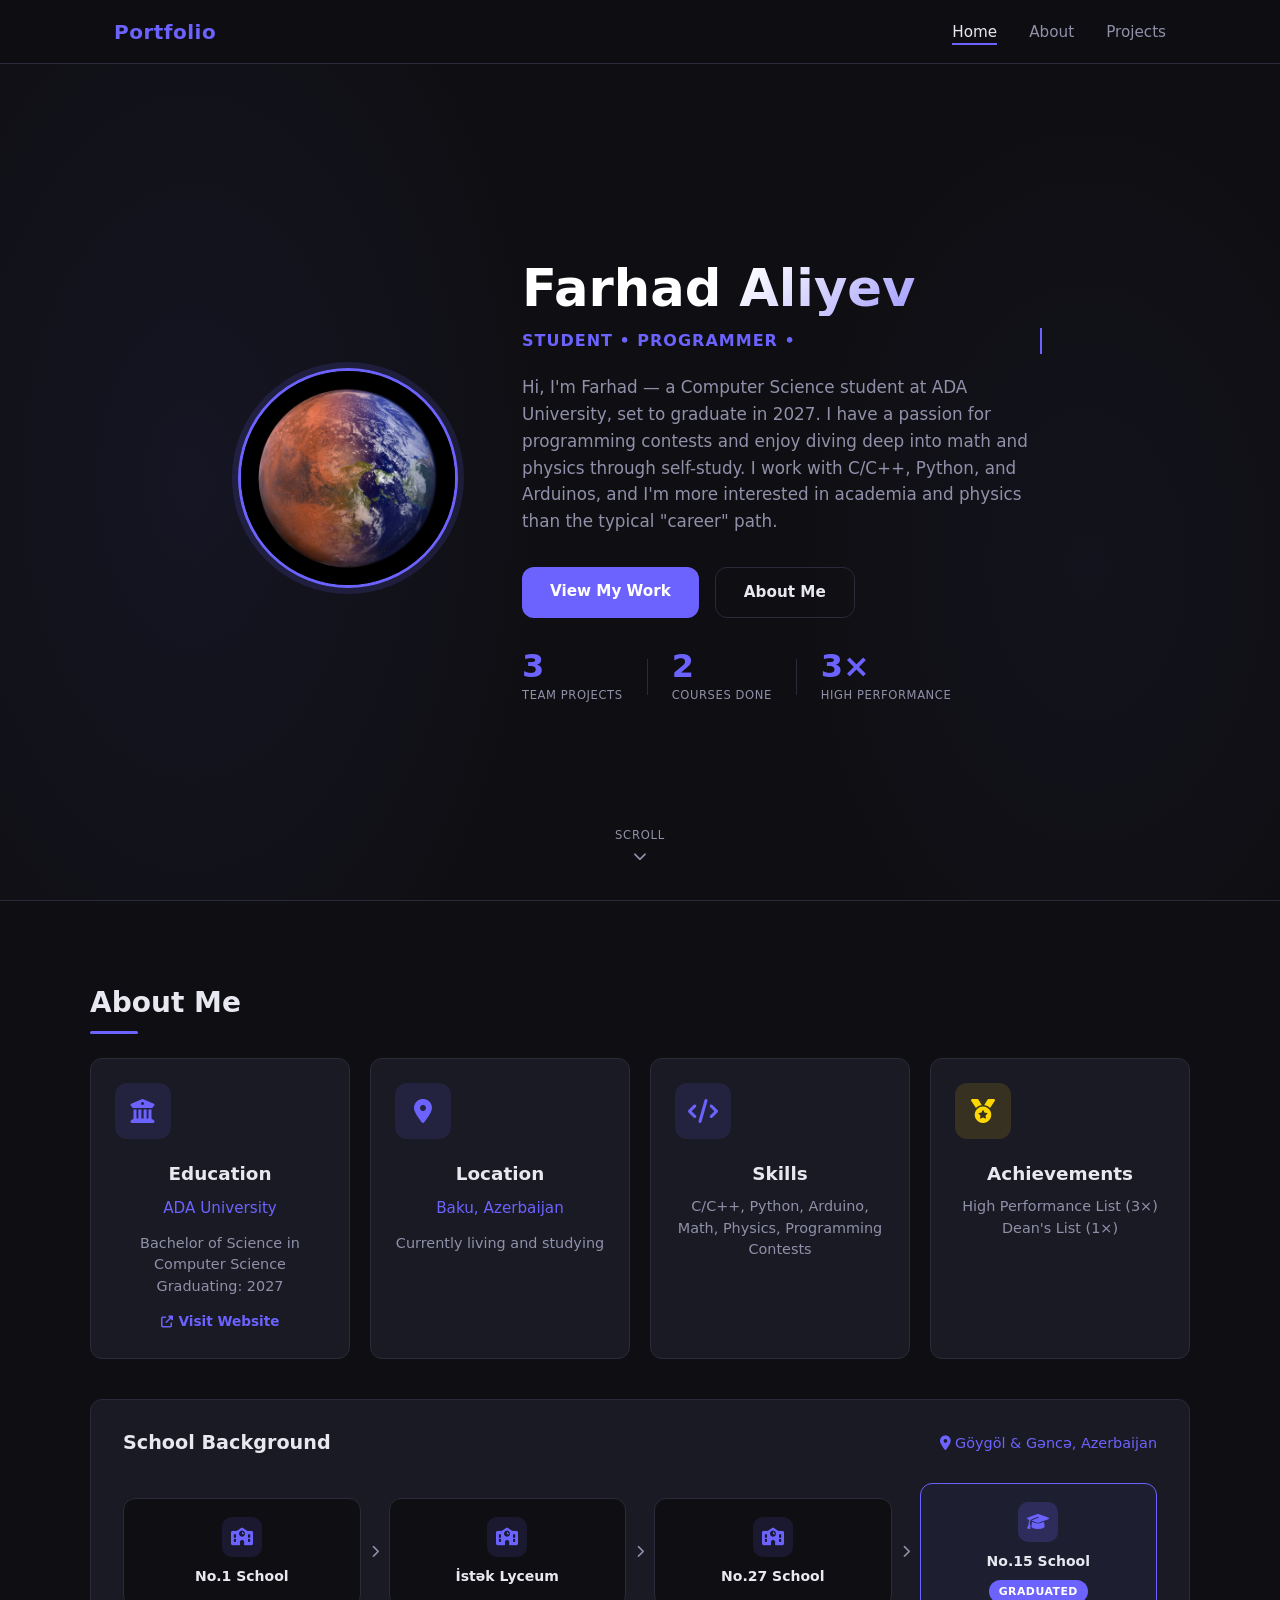
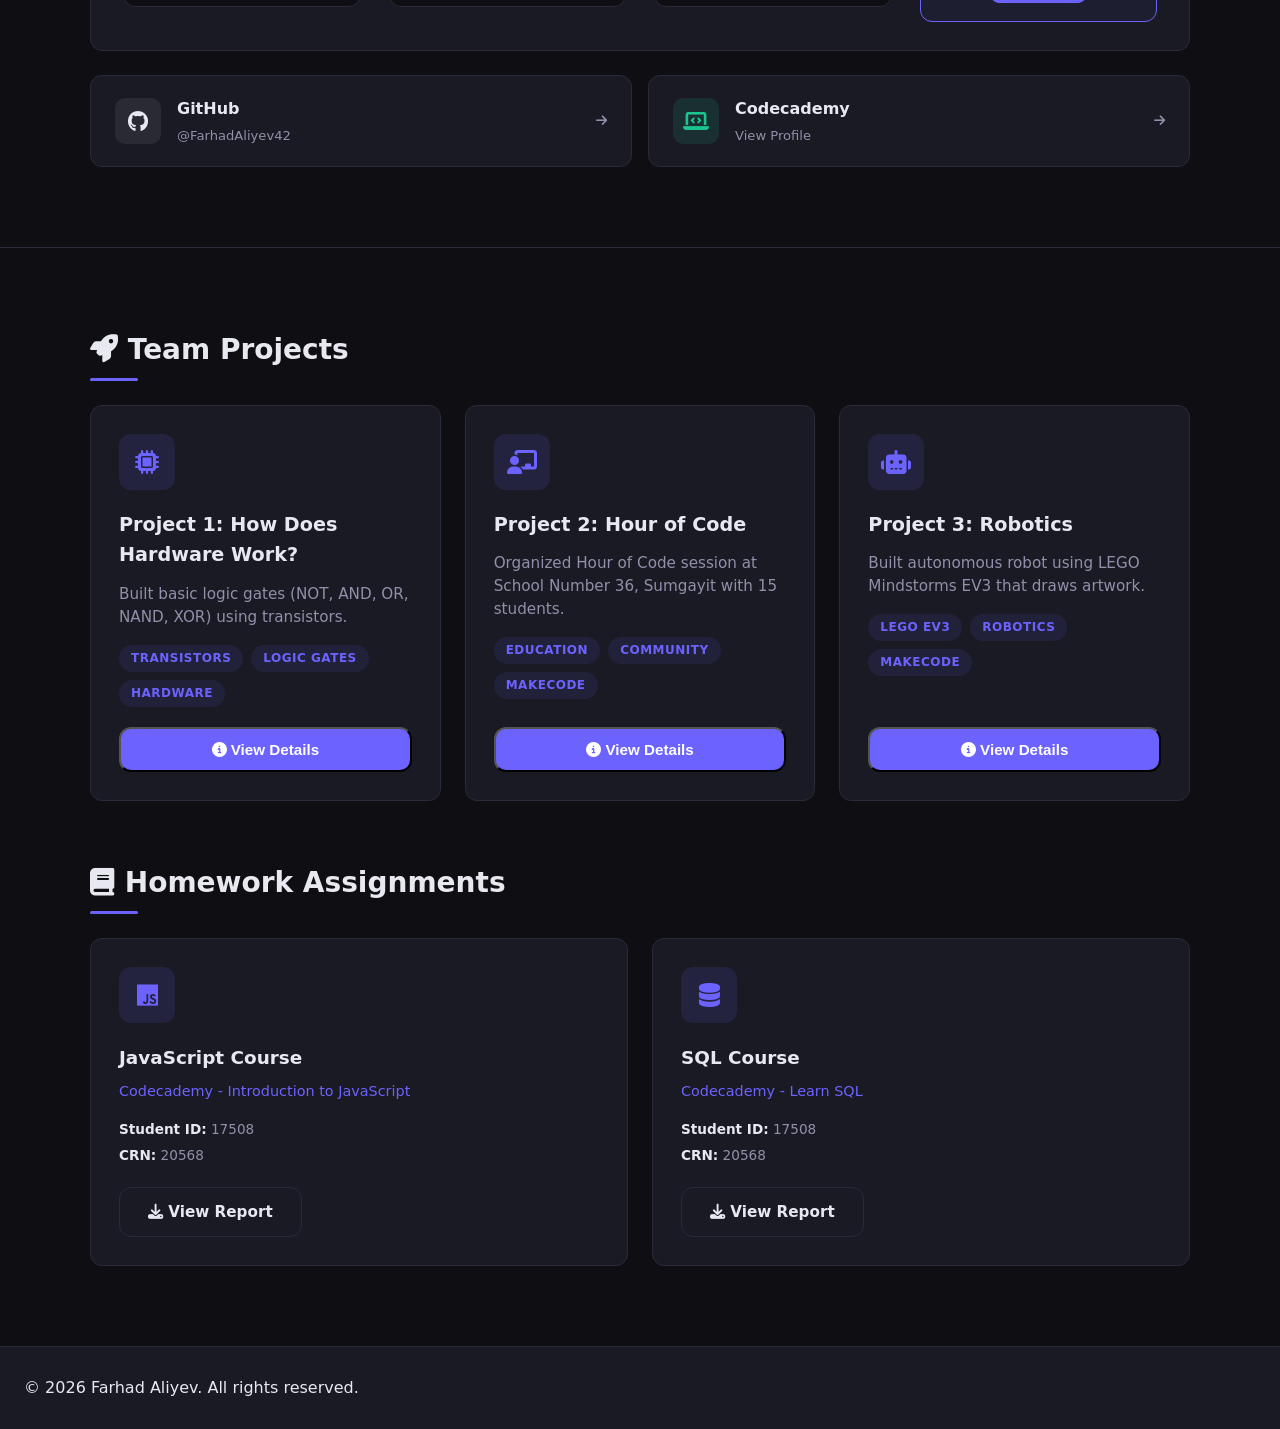
==== commit d76d340b: "added gallery part to projects" ====
--- a/index.html
+++ b/index.html
@@ -274,6 +274,27 @@
             <i class="fas fa-play-circle"></i> Watch on YouTube
           </a>
         </div>
+        <div class="modal-section">
+          <h3><i class="fas fa-images"></i> Gallery</h3>
+          <div class="gallery-grid">
+            <div class="gallery-item" onclick="openLightbox(this)">
+              <img src="images/project1/photo1.jpeg" alt="Project 1 photo 1" loading="lazy" onerror="galleryItemError(this)">
+              <div class="gallery-overlay"><i class="fas fa-expand-alt"></i></div>
+            </div>
+            <div class="gallery-item" onclick="openLightbox(this)">
+              <img src="images/project1/photo2.jpeg" alt="Project 1 photo 2" loading="lazy" onerror="galleryItemError(this)">
+              <div class="gallery-overlay"><i class="fas fa-expand-alt"></i></div>
+            </div>
+            <div class="gallery-item" onclick="openLightbox(this)">
+              <img src="images/project1/photo3.jpeg" alt="Project 1 photo 3" loading="lazy" onerror="galleryItemError(this)">
+              <div class="gallery-overlay"><i class="fas fa-expand-alt"></i></div>
+            </div>
+            <div class="gallery-item" onclick="openLightbox(this)">
+              <img src="images/project1/photo4.jpeg" alt="Project 1 photo 4" loading="lazy" onerror="galleryItemError(this)">
+              <div class="gallery-overlay"><i class="fas fa-expand-alt"></i></div>
+            </div>
+          </div>
+        </div>
       </div>
     </div>
   </div>
@@ -310,6 +331,91 @@
             <i class="fas fa-play-circle"></i> Watch on YouTube
           </a>
         </div>
+        <div class="modal-section">
+          <h3><i class="fas fa-images"></i> Gallery</h3>
+          <div class="gallery-grid">
+            <div class="gallery-item" onclick="openLightbox(this)">
+              <img src="images/project2/photo1.jpeg" alt="Project 2 photo 1" loading="lazy" onerror="galleryItemError(this)">
+              <div class="gallery-overlay"><i class="fas fa-expand-alt"></i></div>
+            </div>
+            <div class="gallery-item" onclick="openLightbox(this)">
+              <img src="images/project2/photo2.jpeg" alt="Project 2 photo 2" loading="lazy" onerror="galleryItemError(this)">
+              <div class="gallery-overlay"><i class="fas fa-expand-alt"></i></div>
+            </div>
+            <div class="gallery-item" onclick="openLightbox(this)">
+              <img src="images/project2/photo3.jpeg" alt="Project 2 photo 3" loading="lazy" onerror="galleryItemError(this)">
+              <div class="gallery-overlay"><i class="fas fa-expand-alt"></i></div>
+            </div>
+            <div class="gallery-item" onclick="openLightbox(this)">
+              <img src="images/project2/photo4.jpeg" alt="Project 2 photo 4" loading="lazy" onerror="galleryItemError(this)">
+              <div class="gallery-overlay"><i class="fas fa-expand-alt"></i></div>
+            </div>
+            <div class="gallery-item" onclick="openLightbox(this)">
+              <img src="images/project2/photo5.jpeg" alt="Project 2 photo 5" loading="lazy" onerror="galleryItemError(this)">
+              <div class="gallery-overlay"><i class="fas fa-expand-alt"></i></div>
+            </div>
+            <div class="gallery-item" onclick="openLightbox(this)">
+              <img src="images/project2/photo6.jpeg" alt="Project 2 photo 6" loading="lazy" onerror="galleryItemError(this)">
+              <div class="gallery-overlay"><i class="fas fa-expand-alt"></i></div>
+            </div>
+            <div class="gallery-item" onclick="openLightbox(this)">
+              <img src="images/project2/photo7.jpeg" alt="Project 2 photo 7" loading="lazy" onerror="galleryItemError(this)">
+              <div class="gallery-overlay"><i class="fas fa-expand-alt"></i></div>
+            </div>
+            <div class="gallery-item" onclick="openLightbox(this)">
+              <img src="images/project2/photo8.jpeg" alt="Project 2 photo 8" loading="lazy" onerror="galleryItemError(this)">
+              <div class="gallery-overlay"><i class="fas fa-expand-alt"></i></div>
+            </div>
+            <div class="gallery-item" onclick="openLightbox(this)">
+              <img src="images/project2/photo9.jpeg" alt="Project 2 photo 9" loading="lazy" onerror="galleryItemError(this)">
+              <div class="gallery-overlay"><i class="fas fa-expand-alt"></i></div>
+            </div>
+            <div class="gallery-item" onclick="openLightbox(this)">
+              <img src="images/project2/photo10.jpeg" alt="Project 2 photo 10" loading="lazy" onerror="galleryItemError(this)">
+              <div class="gallery-overlay"><i class="fas fa-expand-alt"></i></div>
+            </div>
+            <div class="gallery-item" onclick="openLightbox(this)">
+              <img src="images/project2/photo11.jpeg" alt="Project 2 photo 11" loading="lazy" onerror="galleryItemError(this)">
+              <div class="gallery-overlay"><i class="fas fa-expand-alt"></i></div>
+            </div>
+            <div class="gallery-item" onclick="openLightbox(this)">
+              <img src="images/project2/photo12.jpeg" alt="Project 2 photo 12" loading="lazy" onerror="galleryItemError(this)">
+              <div class="gallery-overlay"><i class="fas fa-expand-alt"></i></div>
+            </div>
+            <div class="gallery-item" onclick="openLightbox(this)">
+              <img src="images/project2/photo13.jpeg" alt="Project 2 photo 13" loading="lazy" onerror="galleryItemError(this)">
+              <div class="gallery-overlay"><i class="fas fa-expand-alt"></i></div>
+            </div>
+            <div class="gallery-item" onclick="openLightbox(this)">
+              <img src="images/project2/photo14.jpeg" alt="Project 2 photo 14" loading="lazy" onerror="galleryItemError(this)">
+              <div class="gallery-overlay"><i class="fas fa-expand-alt"></i></div>
+            </div>
+            <div class="gallery-item" onclick="openLightbox(this)">
+              <img src="images/project2/photo15.jpeg" alt="Project 2 photo 15" loading="lazy" onerror="galleryItemError(this)">
+              <div class="gallery-overlay"><i class="fas fa-expand-alt"></i></div>
+            </div>
+            <div class="gallery-item" onclick="openLightbox(this)">
+              <img src="images/project2/photo16.jpeg" alt="Project 2 photo 16" loading="lazy" onerror="galleryItemError(this)">
+              <div class="gallery-overlay"><i class="fas fa-expand-alt"></i></div>
+            </div>
+            <div class="gallery-item" onclick="openLightbox(this)">
+              <img src="images/project2/photo17.jpeg" alt="Project 2 photo 17" loading="lazy" onerror="galleryItemError(this)">
+              <div class="gallery-overlay"><i class="fas fa-expand-alt"></i></div>
+            </div>
+            <div class="gallery-item" onclick="openLightbox(this)">
+              <img src="images/project2/photo18.jpeg" alt="Project 2 photo 18" loading="lazy" onerror="galleryItemError(this)">
+              <div class="gallery-overlay"><i class="fas fa-expand-alt"></i></div>
+            </div>
+            <div class="gallery-item" onclick="openLightbox(this)">
+              <img src="images/project2/photo19.jpeg" alt="Project 2 photo 19" loading="lazy" onerror="galleryItemError(this)">
+              <div class="gallery-overlay"><i class="fas fa-expand-alt"></i></div>
+            </div>
+            <div class="gallery-item" onclick="openLightbox(this)">
+              <img src="images/project2/photo20.jpeg" alt="Project 2 photo 20" loading="lazy" onerror="galleryItemError(this)">
+              <div class="gallery-overlay"><i class="fas fa-expand-alt"></i></div>
+            </div>
+          </div>
+        </div>
       </div>
     </div>
   </div>
@@ -345,8 +451,38 @@
             <i class="fas fa-play-circle"></i> Watch on YouTube
           </a>
         </div>
-      </div>
-    </div>
+        <div class="modal-section">
+          <h3><i class="fas fa-images"></i> Gallery</h3>
+          <div class="gallery-grid">
+            <div class="gallery-item" onclick="openLightbox(this)">
+              <img src="images/project3/photo1.jpeg" alt="Project 3 photo 1" loading="lazy" onerror="galleryItemError(this)">
+              <div class="gallery-overlay"><i class="fas fa-expand-alt"></i></div>
+            </div>
+            <div class="gallery-item" onclick="openLightbox(this)">
+              <img src="images/project3/photo2.jpeg" alt="Project 3 photo 2" loading="lazy" onerror="galleryItemError(this)">
+              <div class="gallery-overlay"><i class="fas fa-expand-alt"></i></div>
+            </div>
+            <div class="gallery-item" onclick="openLightbox(this)">
+              <img src="images/project3/photo3.jpeg" alt="Project 3 photo 3" loading="lazy" onerror="galleryItemError(this)">
+              <div class="gallery-overlay"><i class="fas fa-expand-alt"></i></div>
+            </div>
+            <div class="gallery-item" onclick="openLightbox(this)">
+              <img src="images/project3/photo4.jpeg" alt="Project 3 photo 4" loading="lazy" onerror="galleryItemError(this)">
+              <div class="gallery-overlay"><i class="fas fa-expand-alt"></i></div>
+            </div>
+          </div>
+        </div>
+      </div>
+    </div>
+  </div>
+
+  <!-- Lightbox -->
+  <div id="lightbox" class="lightbox" onclick="closeLightbox()">
+    <button class="lightbox-close" onclick="closeLightbox()"><i class="fas fa-times"></i></button>
+    <button class="lightbox-prev" onclick="event.stopPropagation(); changeLightbox(-1)"><i class="fas fa-chevron-left"></i></button>
+    <img id="lightbox-img" class="lightbox-img" src="" alt="" onclick="event.stopPropagation()">
+    <button class="lightbox-next" onclick="event.stopPropagation(); changeLightbox(1)"><i class="fas fa-chevron-right"></i></button>
+    <div id="lightbox-counter" class="lightbox-counter"></div>
   </div>
 
   <script src="js/main.js"></script>
--- a/css/style.css
+++ b/css/style.css
@@ -821,6 +821,7 @@
   font-size: 0.875rem;
   display: -webkit-box;
   -webkit-line-clamp: 2;
+  line-clamp: 2;
   -webkit-box-orient: vertical;
   overflow: hidden;
 }
@@ -1229,6 +1230,25 @@
 
 .homework-details strong {
   color: var(--color-text);
+}
+
+.homework-actions {
+  display: flex;
+  gap: 10px;
+  flex-wrap: wrap;
+  margin-top: 4px;
+}
+
+.homework-actions .btn {
+  flex: 1;
+  min-width: 120px;
+  text-align: center;
+  font-size: 0.85rem;
+  padding: 10px 16px;
+  display: inline-flex;
+  align-items: center;
+  justify-content: center;
+  gap: 6px;
 }
 
 /* Modal Styles */
@@ -1687,3 +1707,164 @@
 .homework-card:hover::before {
   transform: scaleX(1);
 }
+
+/* ── Gallery Grid ── */
+.gallery-grid {
+  display: grid;
+  grid-template-columns: repeat(3, 1fr);
+  gap: 8px;
+  margin-top: 8px;
+}
+
+.gallery-item {
+  position: relative;
+  aspect-ratio: 1;
+  overflow: hidden;
+  border-radius: 8px;
+  cursor: pointer;
+  background: var(--color-bg);
+  border: 1px solid var(--color-border);
+}
+
+.gallery-item img {
+  width: 100%;
+  height: 100%;
+  object-fit: cover;
+  transition: transform 0.3s ease;
+  display: block;
+}
+
+.gallery-item:hover img {
+  transform: scale(1.07);
+}
+
+.gallery-overlay {
+  position: absolute;
+  inset: 0;
+  background: rgba(108, 99, 255, 0.45);
+  display: flex;
+  align-items: center;
+  justify-content: center;
+  opacity: 0;
+  transition: opacity 0.2s ease;
+}
+
+.gallery-item:hover .gallery-overlay {
+  opacity: 1;
+}
+
+.gallery-overlay i {
+  color: #fff;
+  font-size: 1.4rem;
+}
+
+.gallery-empty {
+  grid-column: 1 / -1;
+  text-align: center;
+  padding: 28px;
+  font-size: 0.9rem;
+  color: var(--color-text-muted);
+  border: 1px dashed var(--color-border);
+  border-radius: 8px;
+}
+
+@media (max-width: 640px) {
+  .gallery-grid {
+    grid-template-columns: repeat(2, 1fr);
+  }
+}
+
+/* ── Lightbox ── */
+.lightbox {
+  display: none;
+  position: fixed;
+  inset: 0;
+  z-index: 3000;
+  background: rgba(0, 0, 0, 0.95);
+  align-items: center;
+  justify-content: center;
+  padding: 20px;
+}
+
+.lightbox.active {
+  display: flex;
+}
+
+.lightbox-img {
+  max-width: 90vw;
+  max-height: 85vh;
+  object-fit: contain;
+  border-radius: 8px;
+  display: block;
+  user-select: none;
+}
+
+.lightbox-close {
+  position: absolute;
+  top: 16px;
+  right: 16px;
+  background: rgba(255, 255, 255, 0.1);
+  border: 1px solid rgba(255, 255, 255, 0.15);
+  color: #fff;
+  width: 44px;
+  height: 44px;
+  border-radius: 10px;
+  cursor: pointer;
+  font-size: 1rem;
+  display: flex;
+  align-items: center;
+  justify-content: center;
+  transition: background 0.2s ease;
+}
+
+.lightbox-close:hover {
+  background: var(--color-accent);
+  border-color: var(--color-accent);
+}
+
+.lightbox-prev,
+.lightbox-next {
+  position: absolute;
+  top: 50%;
+  transform: translateY(-50%);
+  background: rgba(255, 255, 255, 0.1);
+  border: 1px solid rgba(255, 255, 255, 0.15);
+  color: #fff;
+  width: 48px;
+  height: 48px;
+  border-radius: 10px;
+  cursor: pointer;
+  font-size: 1.1rem;
+  display: flex;
+  align-items: center;
+  justify-content: center;
+  transition: background 0.2s ease;
+}
+
+.lightbox-prev { left: 16px; }
+.lightbox-next { right: 16px; }
+
+.lightbox-prev:hover,
+.lightbox-next:hover {
+  background: var(--color-accent);
+  border-color: var(--color-accent);
+}
+
+.lightbox-counter {
+  position: absolute;
+  bottom: 16px;
+  left: 50%;
+  transform: translateX(-50%);
+  font-size: 0.82rem;
+  color: rgba(255, 255, 255, 0.55);
+  background: rgba(0, 0, 0, 0.4);
+  padding: 4px 14px;
+  border-radius: 20px;
+  letter-spacing: 0.5px;
+}
+
+@media (max-width: 640px) {
+  .lightbox-prev { left: 8px; }
+  .lightbox-next { right: 8px; }
+  .lightbox-img { max-width: 95vw; max-height: 80vh; }
+}
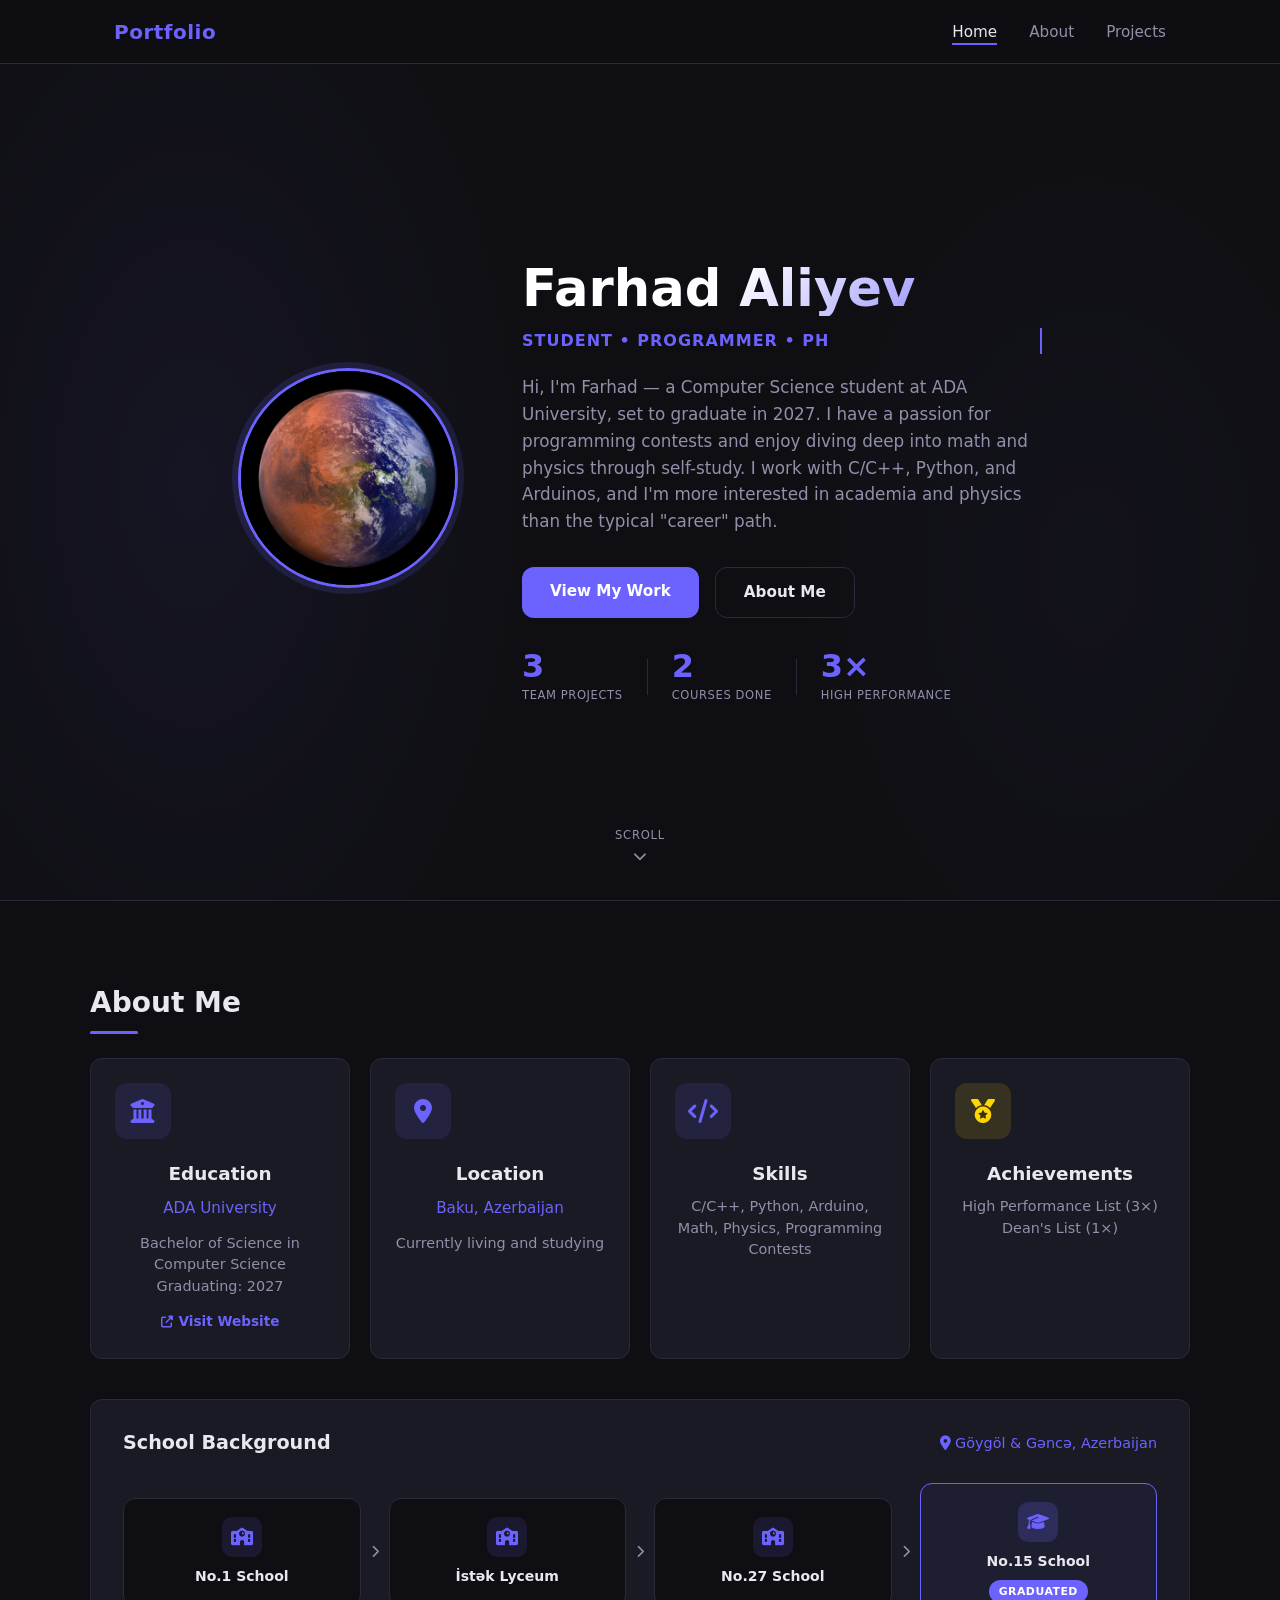
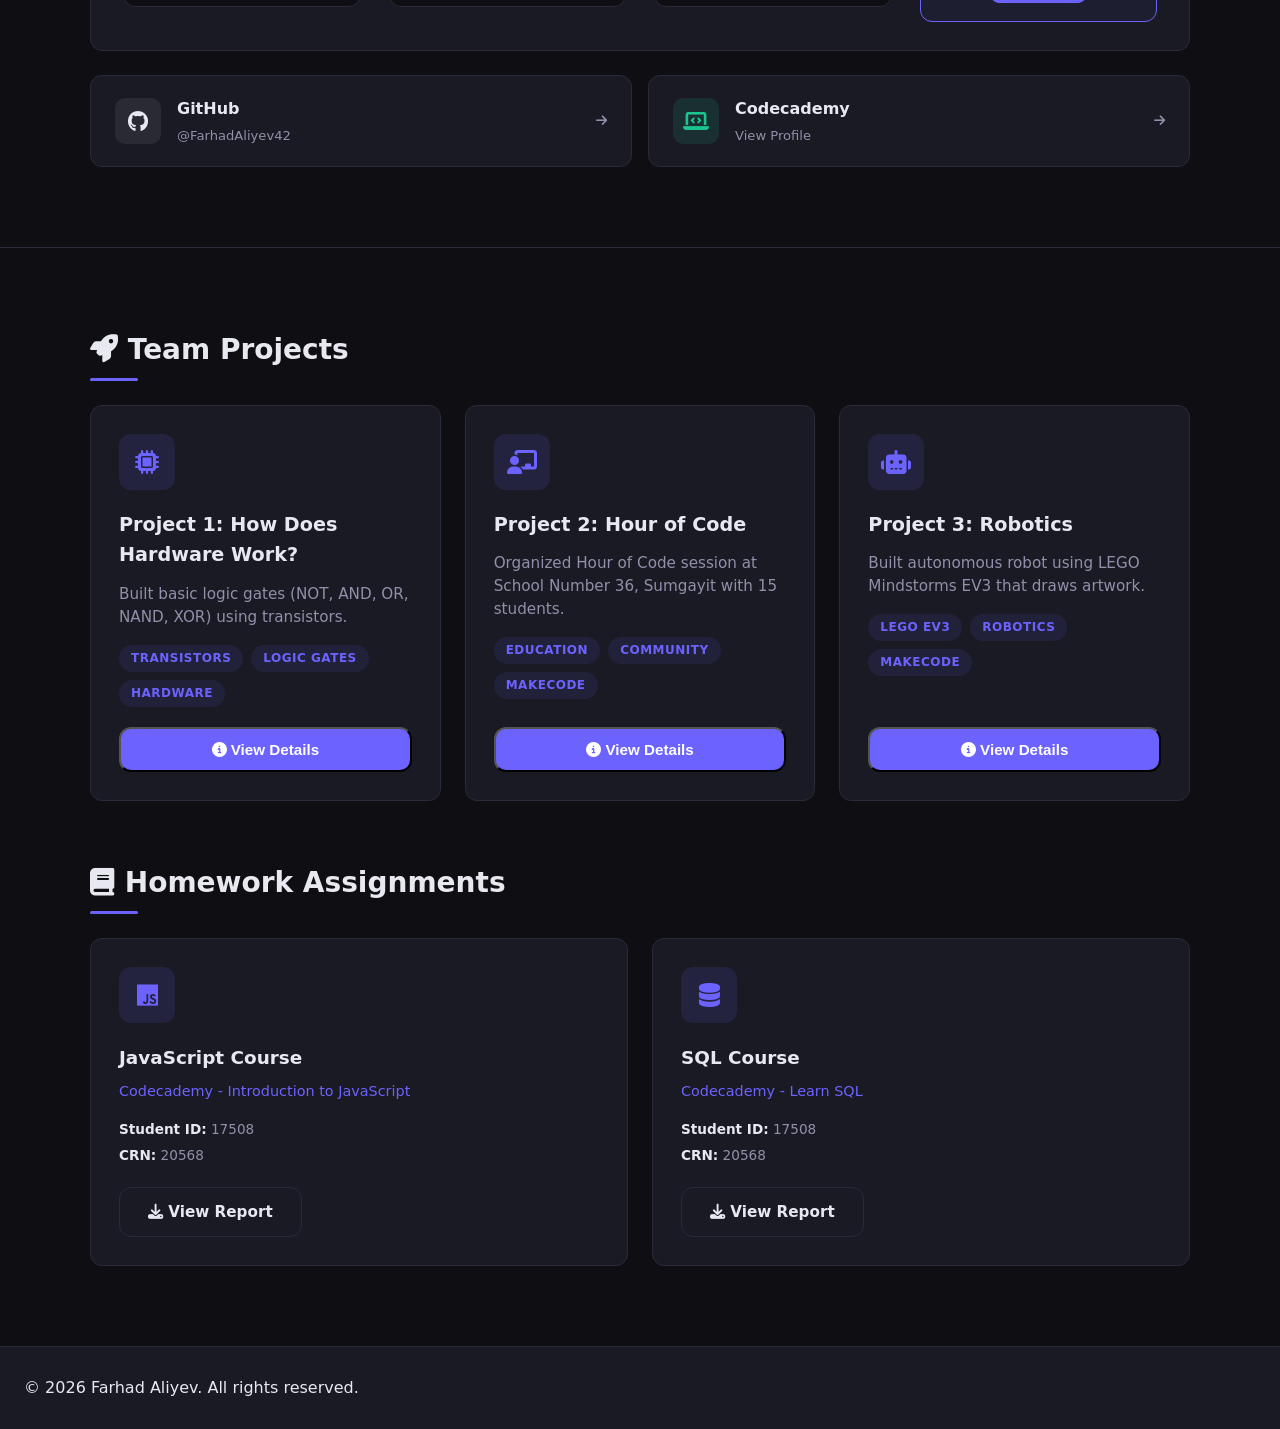
==== commit 60923cba: "Projects part completely finished" ====
--- a/index.html
+++ b/index.html
@@ -249,6 +249,10 @@
       <h2 class="modal-title">Project 1: How Does Hardware Work?</h2>
       <div class="modal-body">
         <div class="modal-section">
+          <h3><i class="fas fa-align-left"></i> Project Description</h3>
+          <p>In this project, we explored how hardware works by building basic logic gates using transistors and simple electronic components. We turned theoretical concepts into real, functioning circuits and showed how fundamental digital logic operates in practice.</p>
+        </div>
+        <div class="modal-section">
           <h3><i class="fas fa-users"></i> Team Members</h3>
           <table class="team-table">
             <tr><th>Name</th><th>Role</th><th>Contribution</th></tr>
@@ -275,6 +279,18 @@
           </a>
         </div>
         <div class="modal-section">
+          <h3><i class="fas fa-file-alt"></i> Project Report</h3>
+          <p class="report-description">This report documents our team's process of building fundamental digital logic gates — NOT, AND, OR, NAND, and XOR — using NPN transistors (PN2222) on a solderless breadboard. It covers circuit diagrams, component specifications, inter-team collaboration details, testing results, and individual contribution breakdowns.</p>
+          <div class="report-actions">
+            <a href="Files/SITE1101-Project 1.pdf" target="_blank" class="btn btn-secondary">
+              <i class="fas fa-file-pdf"></i> View Report
+            </a>
+            <a href="Files/SITE1101-Project 1.pdf" download class="btn btn-secondary">
+              <i class="fas fa-download"></i> Download
+            </a>
+          </div>
+        </div>
+        <div class="modal-section">
           <h3><i class="fas fa-images"></i> Gallery</h3>
           <div class="gallery-grid">
             <div class="gallery-item" onclick="openLightbox(this)">
@@ -291,6 +307,30 @@
             </div>
             <div class="gallery-item" onclick="openLightbox(this)">
               <img src="images/project1/photo4.jpeg" alt="Project 1 photo 4" loading="lazy" onerror="galleryItemError(this)">
+              <div class="gallery-overlay"><i class="fas fa-expand-alt"></i></div>
+            </div>
+            <div class="gallery-item" onclick="openLightbox(this)">
+              <img src="images/project1/photo5.jpeg" alt="Project 1 photo 5" loading="lazy" onerror="galleryItemError(this)">
+              <div class="gallery-overlay"><i class="fas fa-expand-alt"></i></div>
+            </div>
+            <div class="gallery-item" onclick="openLightbox(this)">
+              <img src="images/project1/photo6.jpeg" alt="Project 1 photo 6" loading="lazy" onerror="galleryItemError(this)">
+              <div class="gallery-overlay"><i class="fas fa-expand-alt"></i></div>
+            </div>
+            <div class="gallery-item" onclick="openLightbox(this)">
+              <img src="images/project1/photo7.jpeg" alt="Project 1 photo 7" loading="lazy" onerror="galleryItemError(this)">
+              <div class="gallery-overlay"><i class="fas fa-expand-alt"></i></div>
+            </div>
+            <div class="gallery-item" onclick="openLightbox(this)">
+              <img src="images/project1/photo8.jpeg" alt="Project 1 photo 8" loading="lazy" onerror="galleryItemError(this)">
+              <div class="gallery-overlay"><i class="fas fa-expand-alt"></i></div>
+            </div>
+            <div class="gallery-item" onclick="openLightbox(this)">
+              <img src="images/project1/photo9.jpeg" alt="Project 1 photo 9" loading="lazy" onerror="galleryItemError(this)">
+              <div class="gallery-overlay"><i class="fas fa-expand-alt"></i></div>
+            </div>
+            <div class="gallery-item" onclick="openLightbox(this)">
+              <img src="images/project1/photo10.jpeg" alt="Project 1 photo 10" loading="lazy" onerror="galleryItemError(this)">
               <div class="gallery-overlay"><i class="fas fa-expand-alt"></i></div>
             </div>
           </div>
@@ -305,6 +345,10 @@
       <span class="modal-close">&times;</span>
       <h2 class="modal-title">Project 2: Hour of Code</h2>
       <div class="modal-body">
+        <div class="modal-section">
+          <h3><i class="fas fa-align-left"></i> Project Description</h3>
+          <p>In this project, our team organized an Hour of Code session to introduce basic programming concepts to participants. During the event, we explained simple algorithms and demonstrated how programming works using interactive tools. We used beginner-friendly materials to make the session engaging and easy to understand. Students learned how basic programming logic works and had the opportunity to practice simple coding activities. The session helped them develop interest in computer science and understand how technology can be used creatively.</p>
+        </div>
         <div class="modal-section">
           <h3><i class="fas fa-users"></i> Team Members</h3>
           <table class="team-table">
@@ -332,6 +376,18 @@
           </a>
         </div>
         <div class="modal-section">
+          <h3><i class="fas fa-file-alt"></i> Project Report</h3>
+          <p class="report-description">This report covers the full planning and execution of our Hour of Code session at School No. 36, Sumgayit. It includes the session agenda, teaching materials, participant demographics, outcomes from 15 students in grades 8–9, reflections on introducing coding to beginners via Microsoft MakeCode, and the certificate distribution process.</p>
+          <div class="report-actions">
+            <a href="Files/Project2.pdf" target="_blank" class="btn btn-secondary">
+              <i class="fas fa-file-pdf"></i> View Report
+            </a>
+            <a href="Files/Project2.pdf" download class="btn btn-secondary">
+              <i class="fas fa-download"></i> Download
+            </a>
+          </div>
+        </div>
+        <div class="modal-section">
           <h3><i class="fas fa-images"></i> Gallery</h3>
           <div class="gallery-grid">
             <div class="gallery-item" onclick="openLightbox(this)">
@@ -426,6 +482,10 @@
       <span class="modal-close">&times;</span>
       <h2 class="modal-title">Project 3: Robotics</h2>
       <div class="modal-body">
+        <div class="modal-section">
+          <h3><i class="fas fa-align-left"></i> Project Description</h3>
+          <p>For our robotics project, we assembled an autonomous robot using the LEGO Mindstorms EV3 system. This involved building the base educator model and adding a gyro sensor for precise navigation, along with a custom-engineered marker holder. On the development side, we first planned a specific artwork and then used the MakeCode JavaScript editor to program the robot's pathing. We focused on managing motor speeds and sensor feedback to ensure the robot could accurately recreate our sketch on an A1-sized surface. We documented the entire construction and testing process in a narrated video.</p>
+        </div>
         <div class="modal-section">
           <h3><i class="fas fa-users"></i> Team Members</h3>
           <table class="team-table">
@@ -452,6 +512,18 @@
           </a>
         </div>
         <div class="modal-section">
+          <h3><i class="fas fa-file-alt"></i> Project Report</h3>
+          <p class="report-description">This report details the full design, assembly, and programming of our LEGO Mindstorms EV3 drawing robot. It covers the Base Educator model build, custom marker holder engineering, MakeCode JavaScript path-planning logic, motor speed calibration for accurate drawing on an A1 surface, and documented test results.</p>
+          <div class="report-actions">
+            <a href="Files/SITE_1101_Team_Project_3.pdf" target="_blank" class="btn btn-secondary">
+              <i class="fas fa-file-pdf"></i> View Report
+            </a>
+            <a href="Files/SITE_1101_Team_Project_3.pdf" download class="btn btn-secondary">
+              <i class="fas fa-download"></i> Download
+            </a>
+          </div>
+        </div>
+        <div class="modal-section">
           <h3><i class="fas fa-images"></i> Gallery</h3>
           <div class="gallery-grid">
             <div class="gallery-item" onclick="openLightbox(this)">
@@ -468,6 +540,30 @@
             </div>
             <div class="gallery-item" onclick="openLightbox(this)">
               <img src="images/project3/photo4.jpeg" alt="Project 3 photo 4" loading="lazy" onerror="galleryItemError(this)">
+              <div class="gallery-overlay"><i class="fas fa-expand-alt"></i></div>
+            </div>
+            <div class="gallery-item" onclick="openLightbox(this)">
+              <img src="images/project3/photo5.jpeg" alt="Project 3 photo 5" loading="lazy" onerror="galleryItemError(this)">
+              <div class="gallery-overlay"><i class="fas fa-expand-alt"></i></div>
+            </div>
+            <div class="gallery-item" onclick="openLightbox(this)">
+              <img src="images/project3/photo6.jpeg" alt="Project 3 photo 6" loading="lazy" onerror="galleryItemError(this)">
+              <div class="gallery-overlay"><i class="fas fa-expand-alt"></i></div>
+            </div>
+            <div class="gallery-item" onclick="openLightbox(this)">
+              <img src="images/project3/photo7.jpeg" alt="Project 3 photo 7" loading="lazy" onerror="galleryItemError(this)">
+              <div class="gallery-overlay"><i class="fas fa-expand-alt"></i></div>
+            </div>
+            <div class="gallery-item" onclick="openLightbox(this)">
+              <img src="images/project3/photo8.jpeg" alt="Project 3 photo 8" loading="lazy" onerror="galleryItemError(this)">
+              <div class="gallery-overlay"><i class="fas fa-expand-alt"></i></div>
+            </div>
+            <div class="gallery-item" onclick="openLightbox(this)">
+              <img src="images/project3/photo9.jpeg" alt="Project 3 photo 9" loading="lazy" onerror="galleryItemError(this)">
+              <div class="gallery-overlay"><i class="fas fa-expand-alt"></i></div>
+            </div>
+            <div class="gallery-item" onclick="openLightbox(this)">
+              <img src="images/project3/photo10.jpeg" alt="Project 3 photo 10" loading="lazy" onerror="galleryItemError(this)">
               <div class="gallery-overlay"><i class="fas fa-expand-alt"></i></div>
             </div>
           </div>
--- a/css/style.css
+++ b/css/style.css
@@ -1049,7 +1049,7 @@
   }
   
   .modal-body {
-    padding: 20px 24px 24px;
+    padding: 20px 0 24px;
   }
   
   .modal-title {
@@ -1289,6 +1289,11 @@
   to { transform: translateY(0); opacity: 1; }
 }
 
+@keyframes slideOut {
+  from { transform: translateY(0); opacity: 1; }
+  to { transform: translateY(-20px); opacity: 0; }
+}
+
 .modal-close {
   color: var(--color-text-muted);
   float: right;
@@ -1300,7 +1305,7 @@
 }
 
 .modal-close:hover {
-  color: var(--color-accent);
+  color: #fff;
 }
 
 .modal-title {
@@ -1312,7 +1317,7 @@
 }
 
 .modal-body {
-  padding: 0 32px 32px;
+  padding: 0 0 32px;
 }
 
 .modal-section {
@@ -1461,7 +1466,7 @@
   }
 
   .modal-body {
-    padding: 0 20px 24px;
+    padding: 0 0 24px;
   }
 
   .team-table th,
@@ -1706,6 +1711,28 @@
 
 .homework-card:hover::before {
   transform: scaleX(1);
+}
+
+/* ── Project Report Section ── */
+.report-description {
+  font-size: 0.95rem;
+  color: var(--color-text-muted);
+  line-height: 1.65;
+  margin-bottom: 16px;
+}
+
+.report-actions {
+  display: flex;
+  gap: 12px;
+  flex-wrap: wrap;
+}
+
+.report-actions .btn {
+  display: inline-flex;
+  align-items: center;
+  gap: 8px;
+  font-size: 0.9rem;
+  padding: 10px 20px;
 }
 
 /* ── Gallery Grid ── */
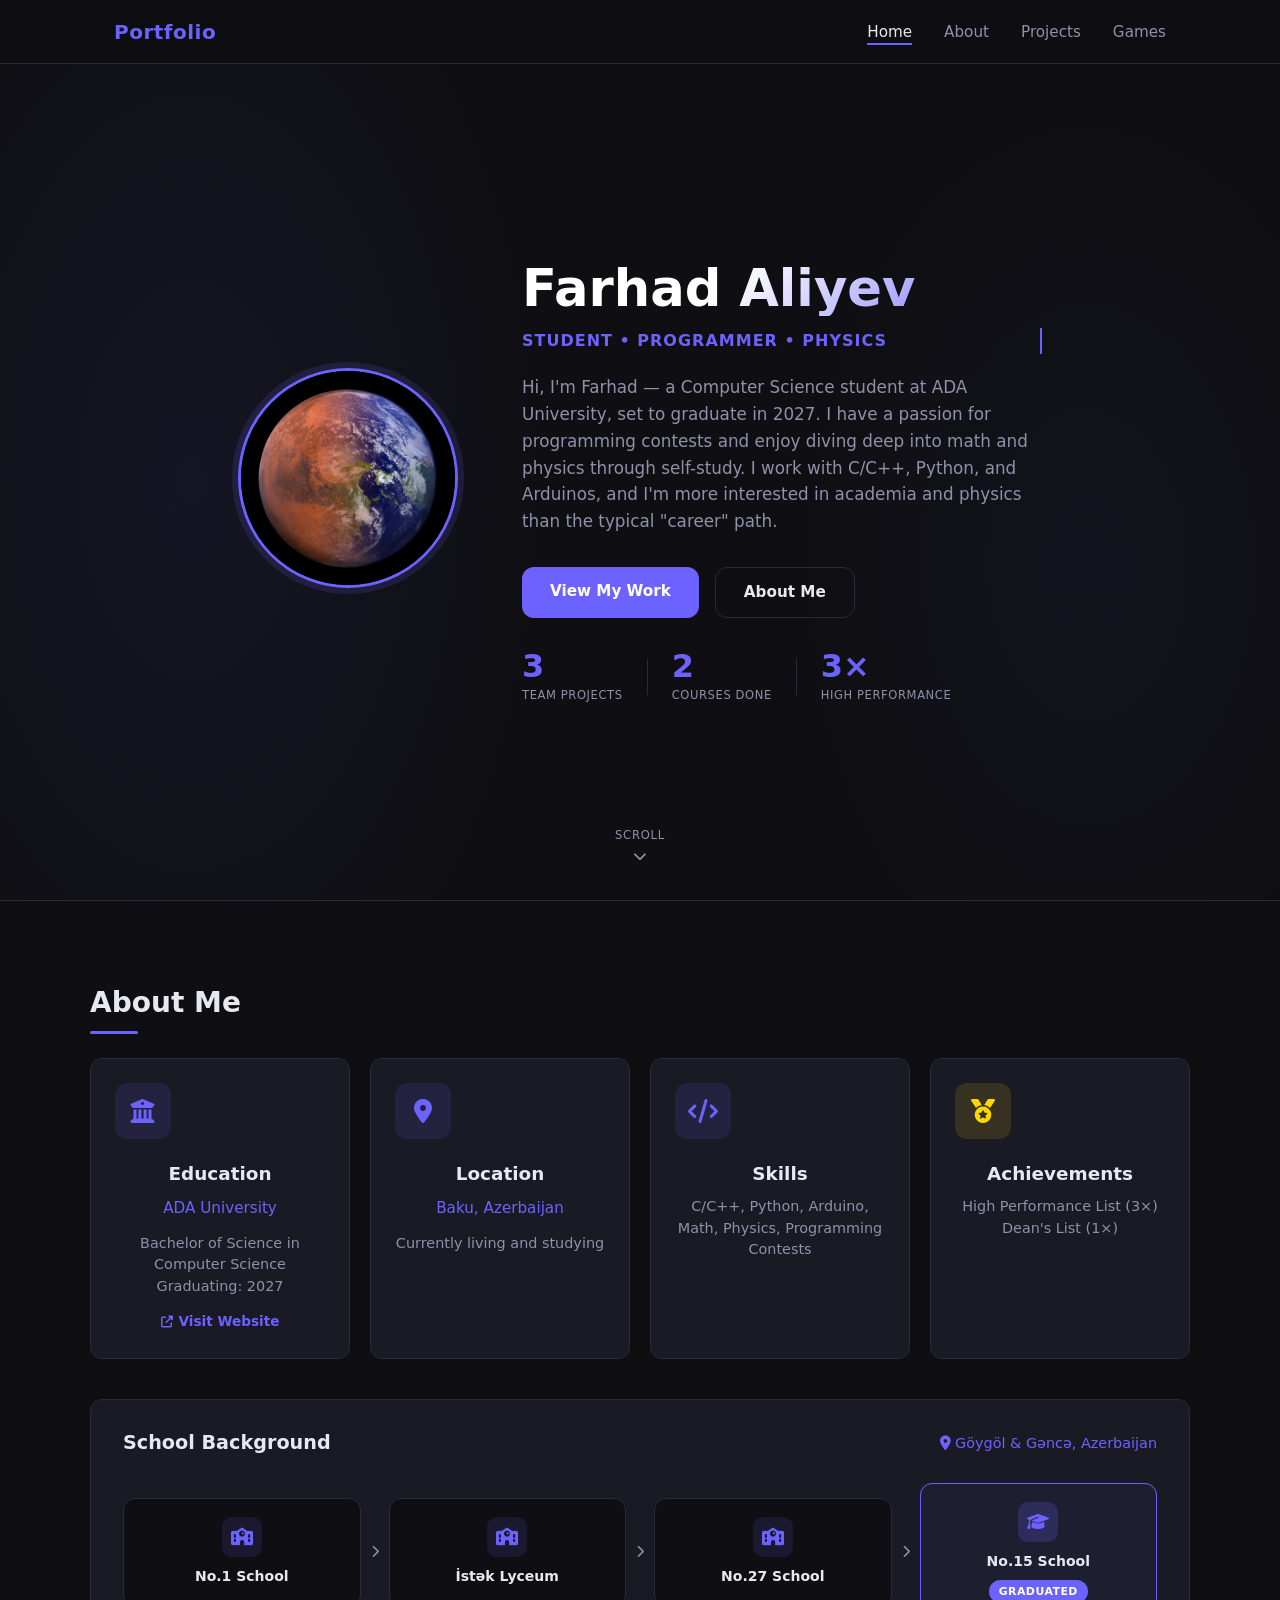
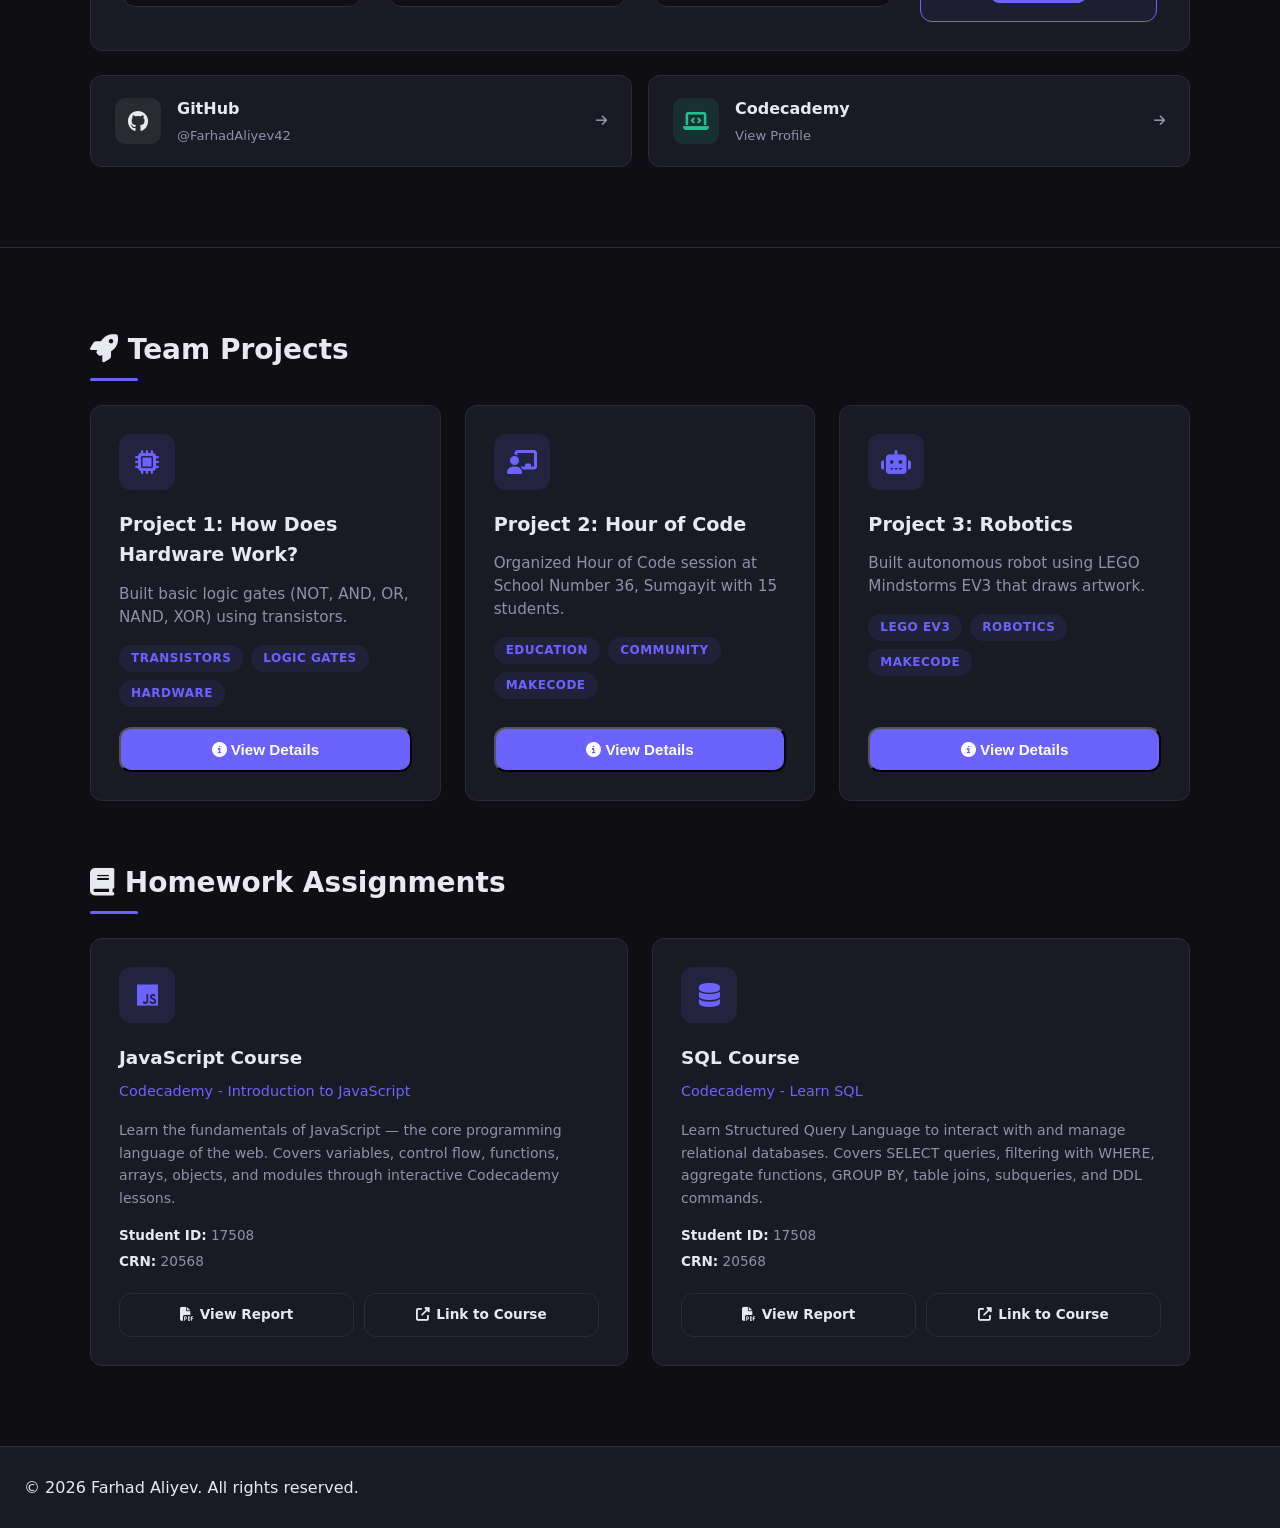
==== commit 0b86c6aa: "Games are ready! Three games added to seperate games page." ====
--- a/index.html
+++ b/index.html
@@ -17,6 +17,7 @@
         <li><a href="#home" class="active">Home</a></li>
         <li><a href="#about">About</a></li>
         <li><a href="#projects">Projects</a></li>
+        <li><a href="games.html">Games</a></li>
       </ul>
       <button class="nav-toggle" aria-label="Toggle navigation">
         <span></span><span></span><span></span>
@@ -142,7 +143,7 @@
           </div>
           <i class="fas fa-arrow-right profile-link-arrow"></i>
         </a>
-        <a href="https://www.codecademy.com" target="_blank" rel="noopener" class="profile-link-card">
+        <a href="https://www.codecademy.com/profiles/Farhad_42" target="_blank" rel="noopener" class="profile-link-card">
           <div class="profile-link-icon codecademy"><i class="fas fa-laptop-code"></i></div>
           <div class="profile-link-info">
             <span class="profile-link-name">Codecademy</span>
@@ -209,26 +210,38 @@
           <div class="homework-icon"><i class="fab fa-js"></i></div>
           <h3 class="homework-title">JavaScript Course</h3>
           <p class="homework-subtitle">Codecademy - Introduction to JavaScript</p>
+          <p class="homework-desc">Learn the fundamentals of JavaScript — the core programming language of the web. Covers variables, control flow, functions, arrays, objects, and modules through interactive Codecademy lessons.</p>
           <div class="homework-details">
             <p><strong>Student ID:</strong> 17508</p>
             <p><strong>CRN:</strong> 20568</p>
           </div>
-          <a href="Files/JavaScriptCourse - Info Systems .pdf" target="_blank" class="btn btn-secondary">
-            <i class="fas fa-download"></i> View Report
-          </a>
+          <div class="homework-actions">
+            <a href="Files/JavaScriptCourse - Info Systems .pdf" target="_blank" class="btn btn-secondary">
+              <i class="fas fa-file-pdf"></i> View Report
+            </a>
+            <a href="https://www.codecademy.com/learn/introduction-to-javascript" target="_blank" class="btn btn-secondary">
+              <i class="fas fa-external-link-alt"></i> Link to Course
+            </a>
+          </div>
         </div>
 
         <div class="homework-card">
           <div class="homework-icon"><i class="fas fa-database"></i></div>
           <h3 class="homework-title">SQL Course</h3>
           <p class="homework-subtitle">Codecademy - Learn SQL</p>
+          <p class="homework-desc">Learn Structured Query Language to interact with and manage relational databases. Covers SELECT queries, filtering with WHERE, aggregate functions, GROUP BY, table joins, subqueries, and DDL commands.</p>
           <div class="homework-details">
             <p><strong>Student ID:</strong> 17508</p>
             <p><strong>CRN:</strong> 20568</p>
           </div>
-          <a href="Files/SQLCourse - Info Systems.pdf" target="_blank" class="btn btn-secondary">
-            <i class="fas fa-download"></i> View Report
-          </a>
+          <div class="homework-actions">
+            <a href="Files/SQLCourse - Info Systems.pdf" target="_blank" class="btn btn-secondary">
+              <i class="fas fa-file-pdf"></i> View Report
+            </a>
+            <a href="https://www.codecademy.com/learn/learn-sql" target="_blank" class="btn btn-secondary">
+              <i class="fas fa-external-link-alt"></i> Link to Course
+            </a>
+          </div>
         </div>
 
       </div>
--- a/css/style.css
+++ b/css/style.css
@@ -1217,6 +1217,13 @@
   font-weight: 500;
 }
 
+.homework-desc {
+  font-size: 0.88rem;
+  color: var(--color-text-muted);
+  line-height: 1.6;
+  margin-bottom: 16px;
+}
+
 .homework-details {
   font-size: 0.85rem;
   color: var(--color-text-muted);
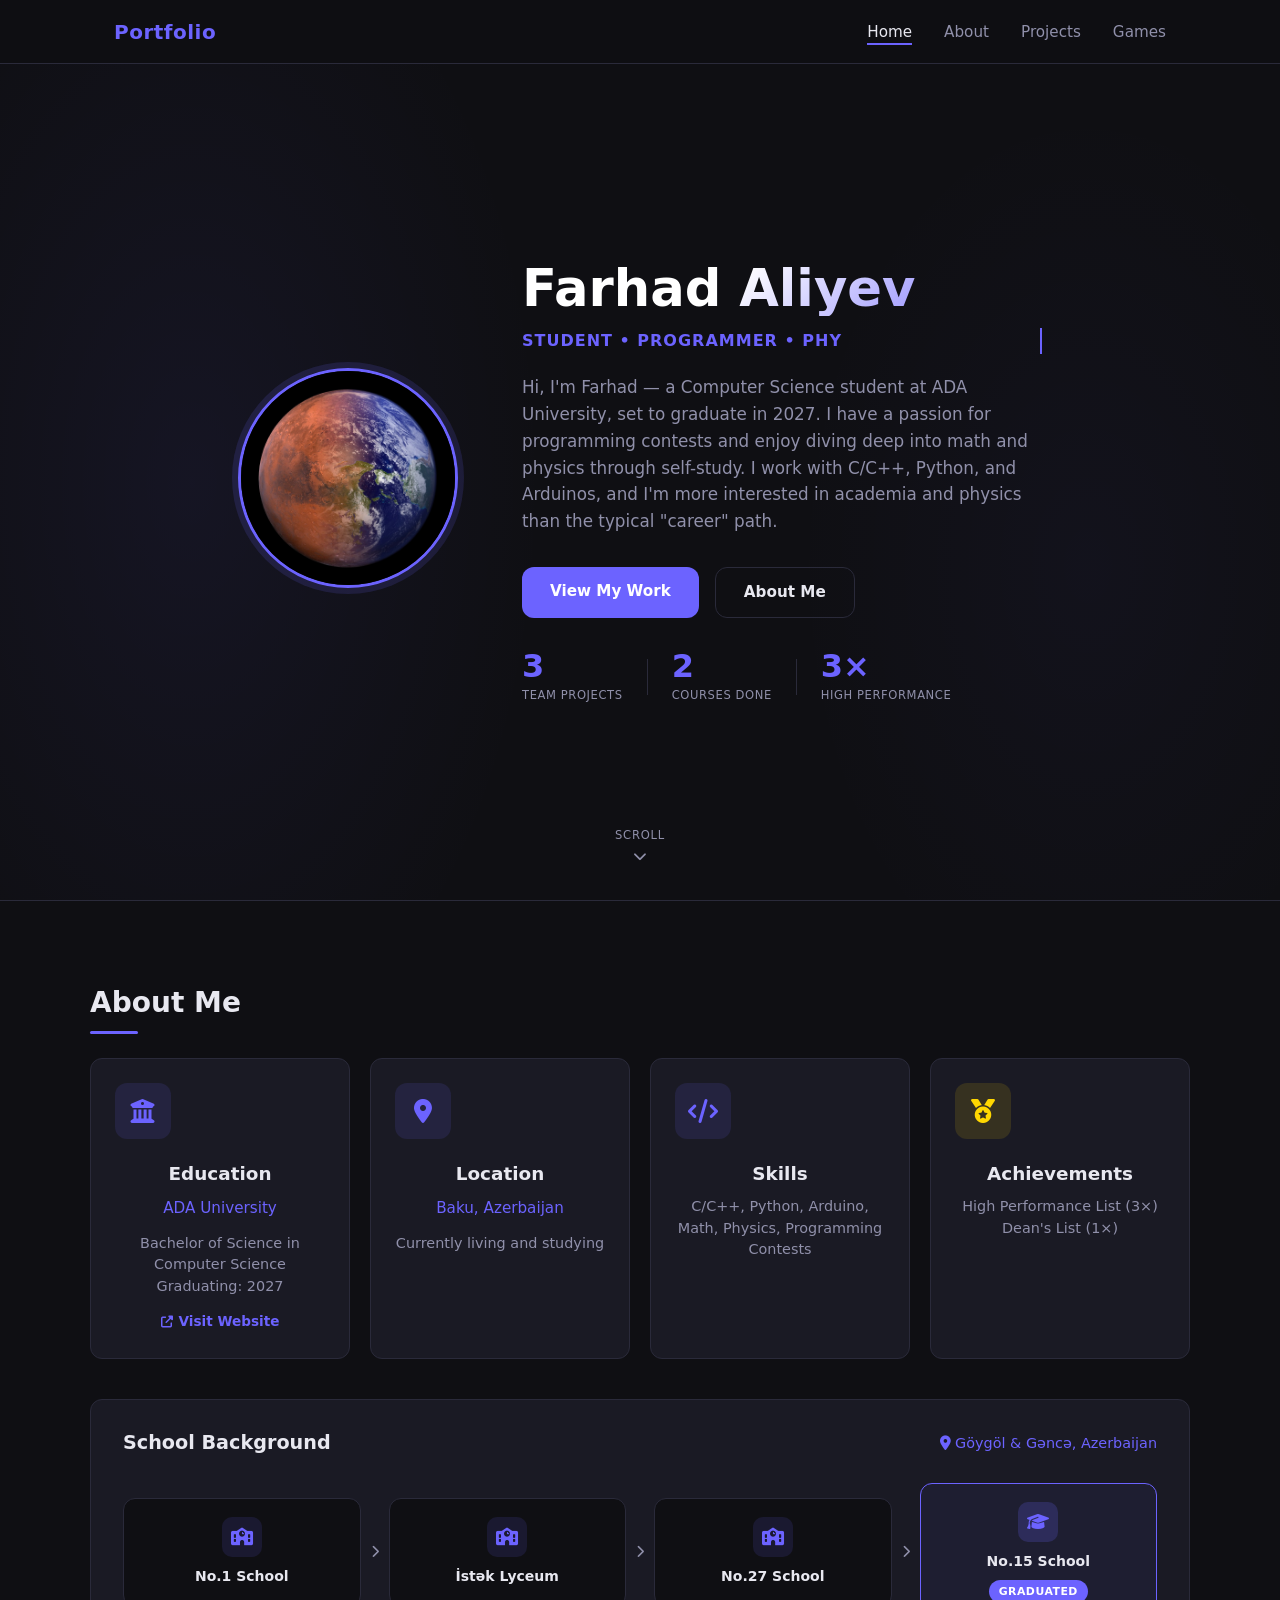
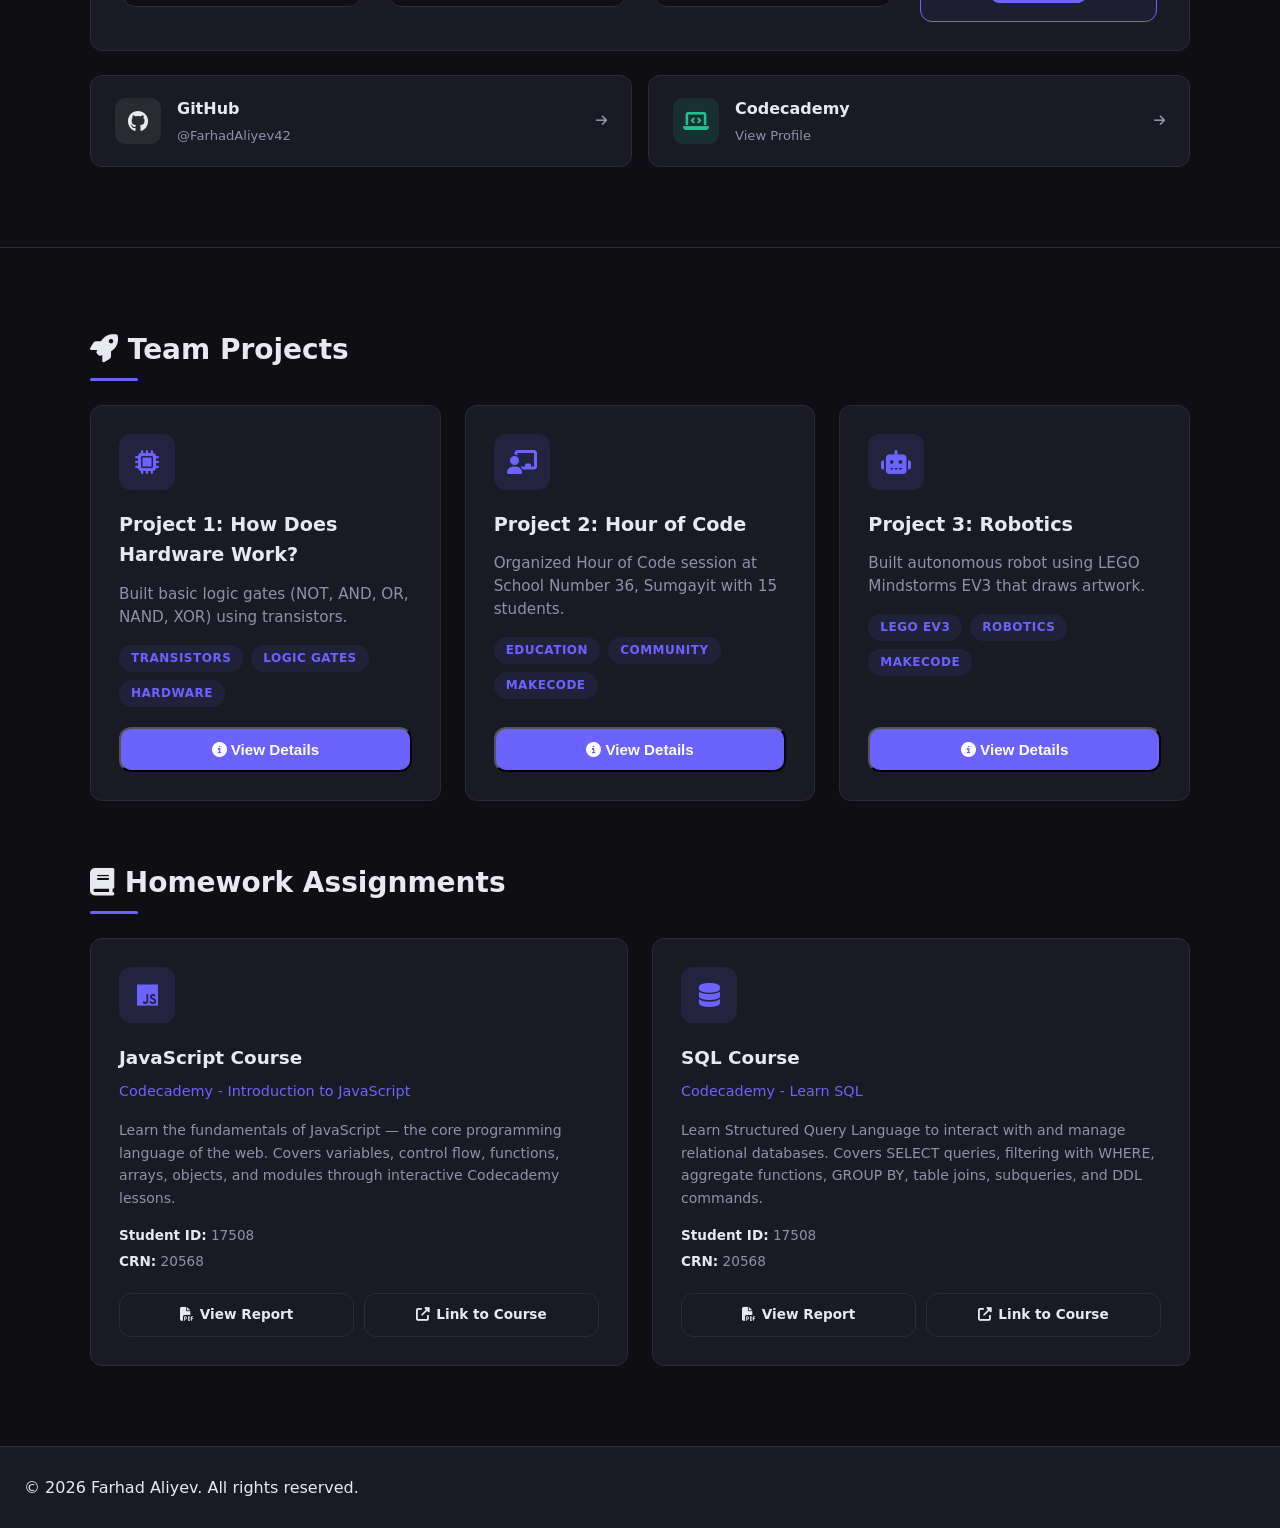
==== commit d87b4d90: "Github link fixed." ====
--- a/index.html
+++ b/index.html
@@ -135,7 +135,7 @@
         </div>
       </div>
       <div class="profile-links">
-        <a href="https://github.com/FarhadAliyev42" target="_blank" rel="noopener" class="profile-link-card">
+        <a href="https://github.com/FarhadAliyev42/FarhadAliyev42.github.io" target="_blank" rel="noopener" class="profile-link-card">
           <div class="profile-link-icon github"><i class="fab fa-github"></i></div>
           <div class="profile-link-info">
             <span class="profile-link-name">GitHub</span>
